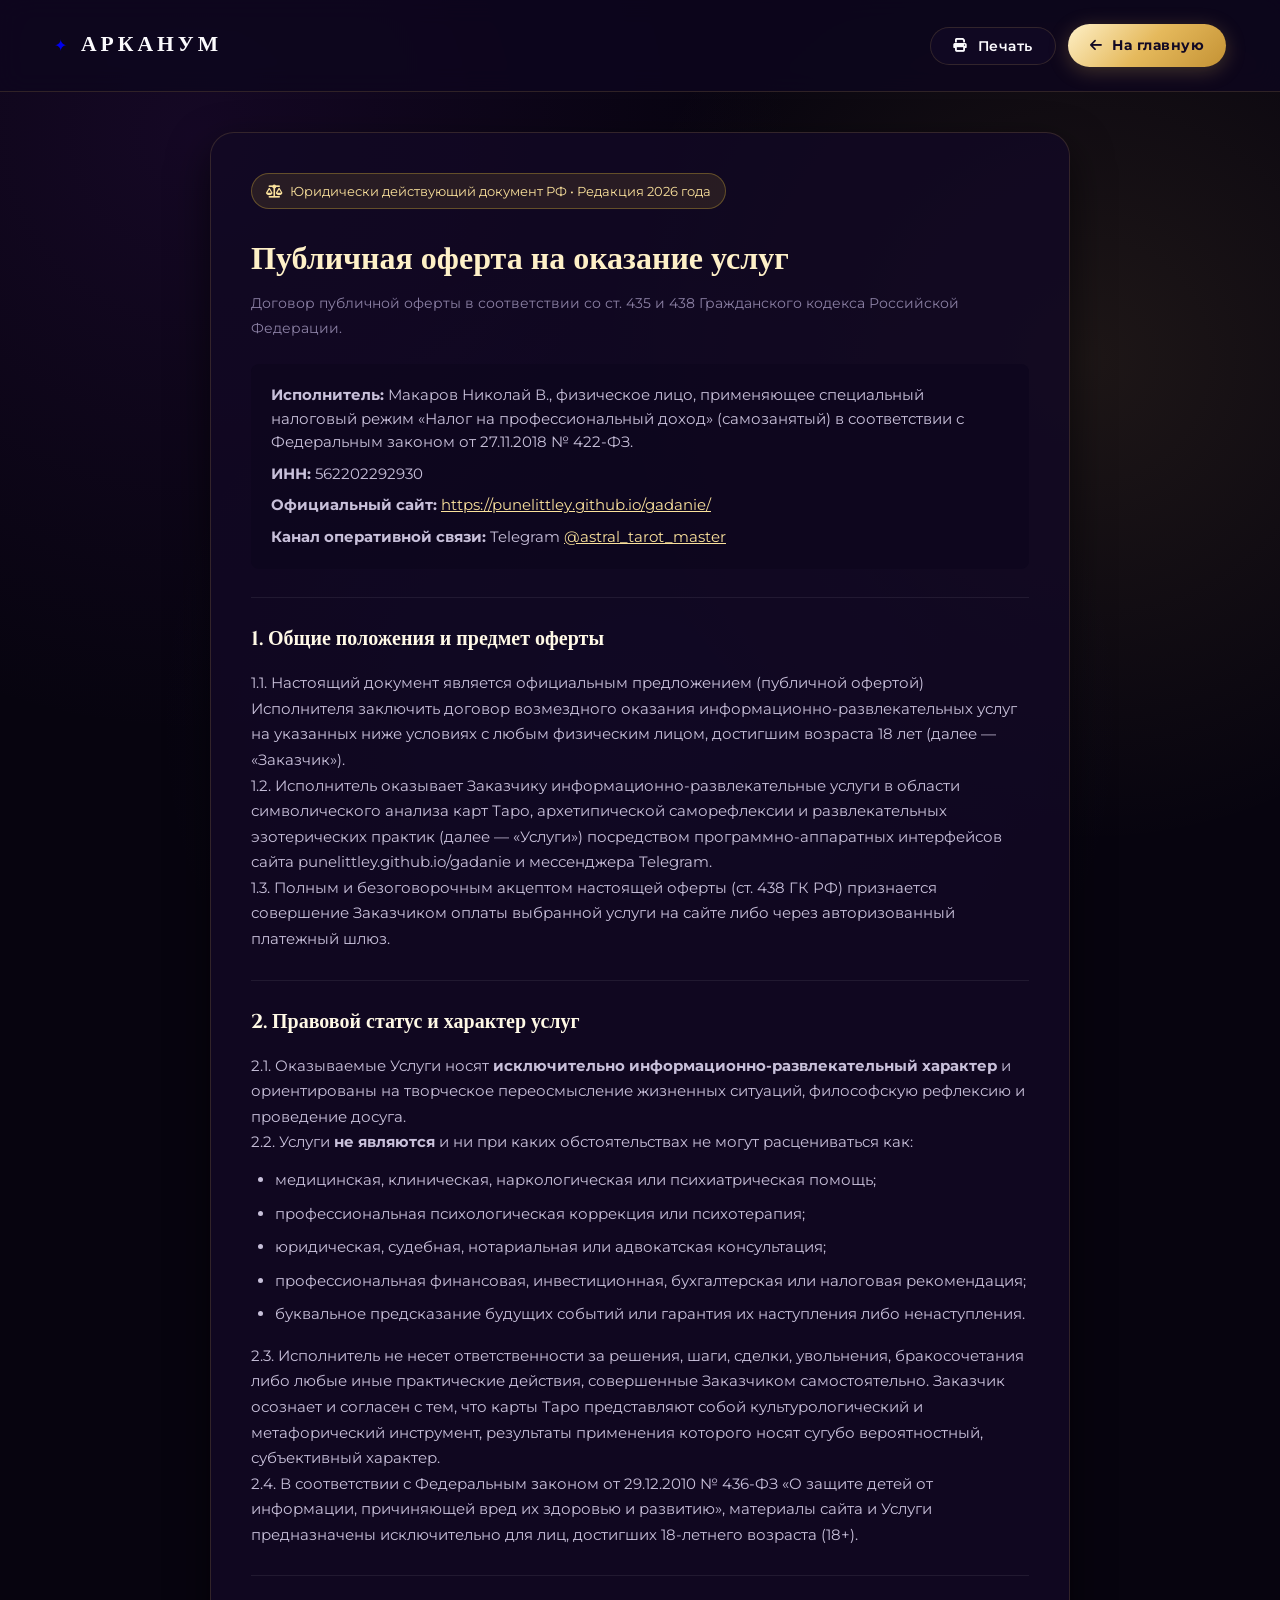
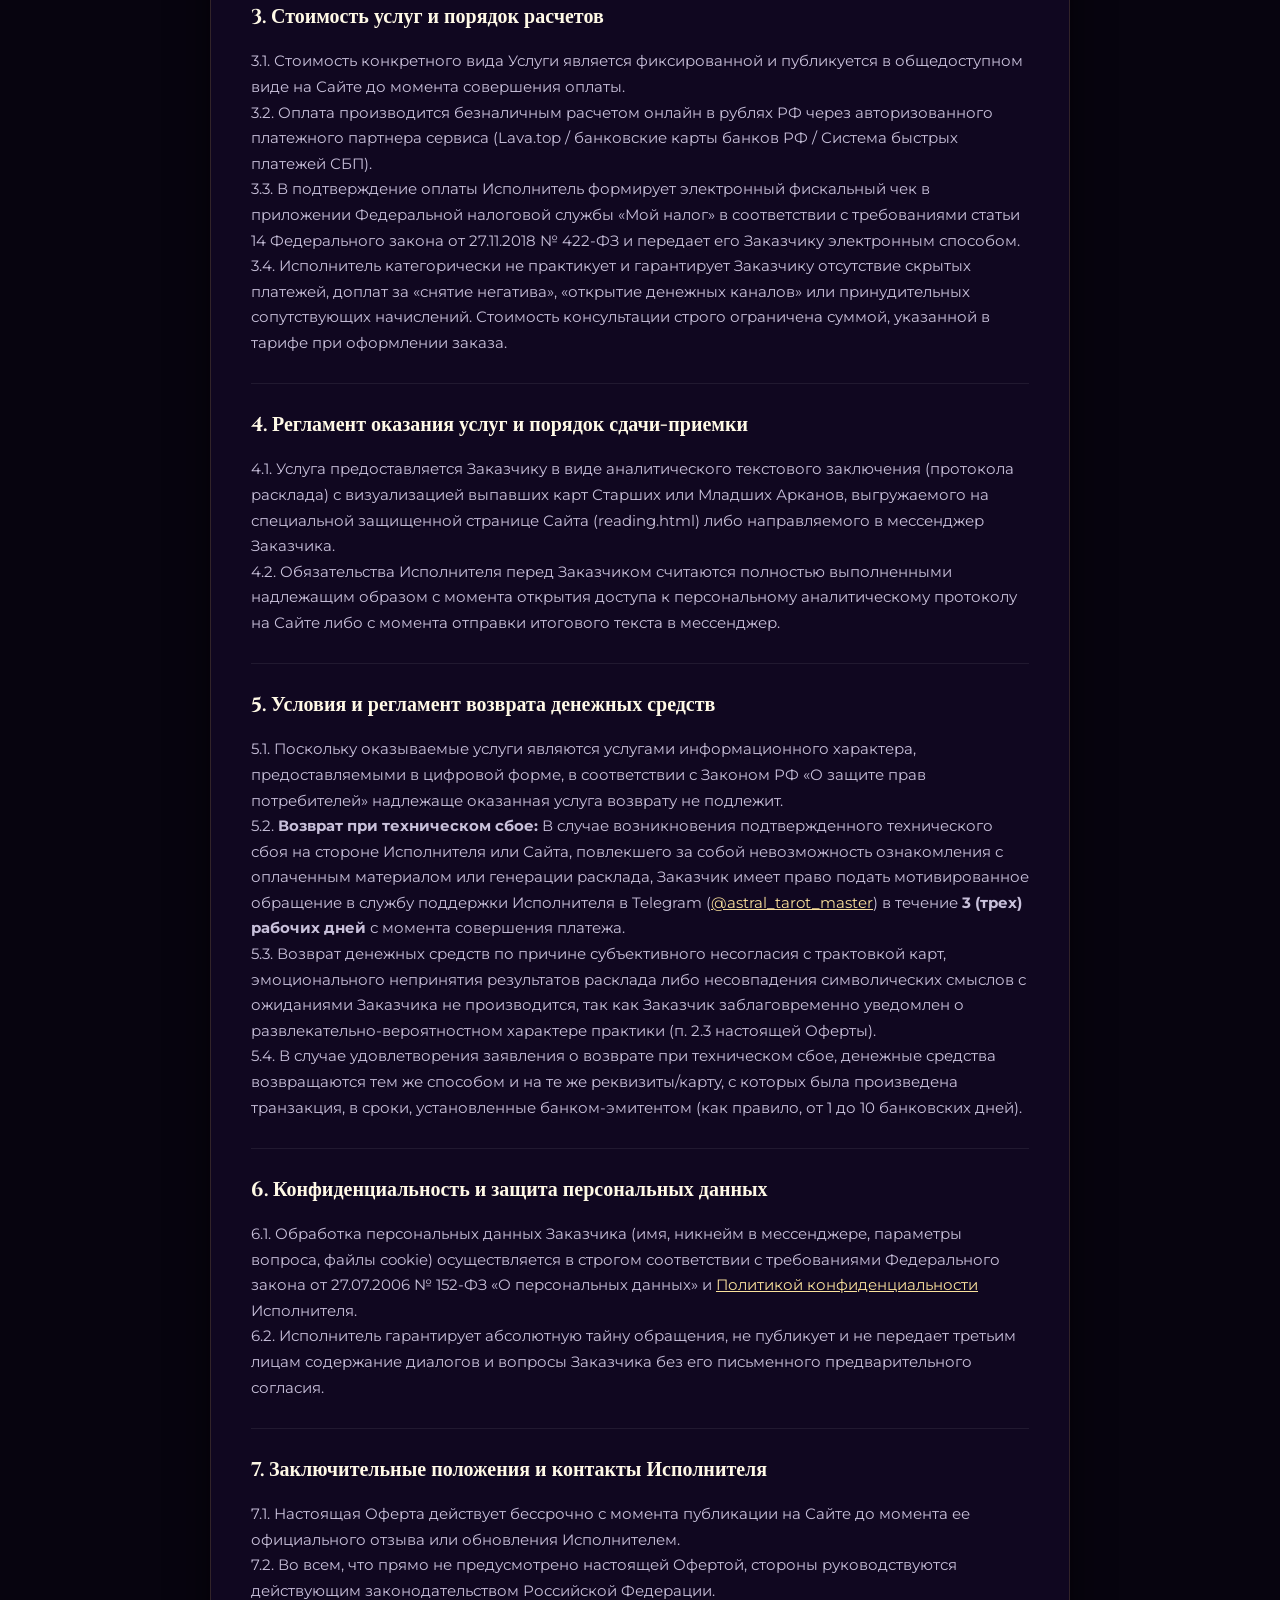
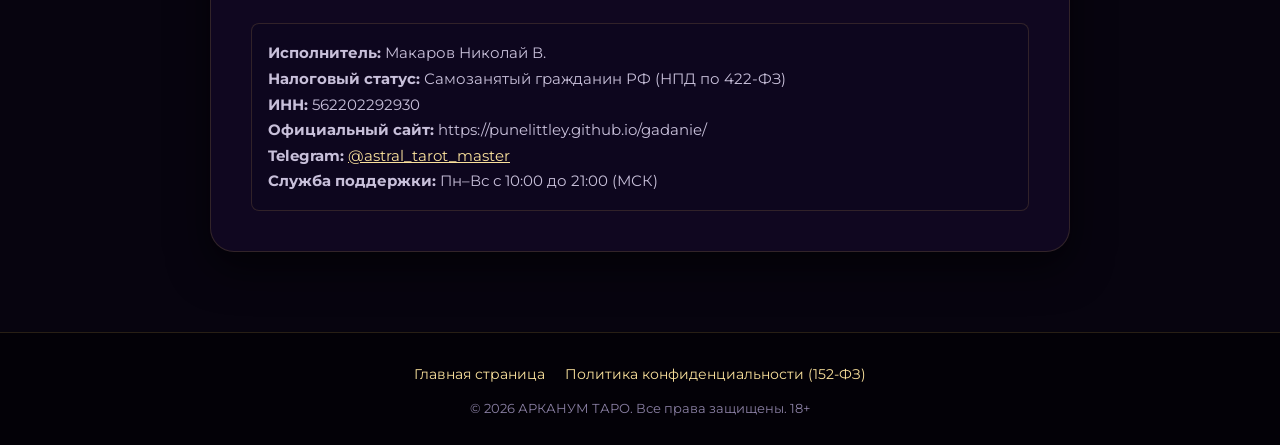
==== offer.html @ 84f6d2a3 "Add real legal requisites, standalone offer and privacy pages, and cookie consent banner" ====
<!DOCTYPE html>
<html lang="ru">
<head>
    <meta charset="UTF-8">
    <meta name="viewport" content="width=device-width, initial-scale=1.0">
    <title>Публичная оферта на оказание услуг — АРКАНУМ ТАРО</title>
    <meta name="description" content="Публичная оферта на оказание информационно-развлекательных услуг мастерской АРКАНУМ ТАРО. Полные юридические условия, регламент оплаты и возврата.">

    <!-- Шрифты -->
    <link rel="preconnect" href="https://fonts.googleapis.com">
    <link rel="preconnect" href="https://fonts.gstatic.com" crossorigin>
    <link href="https://fonts.googleapis.com/css2?family=Cinzel:wght@600;700;800;900&family=Montserrat:wght@400;500;600;700&display=swap" rel="stylesheet">
    
    <!-- FontAwesome -->
    <link rel="stylesheet" href="https://cdnjs.cloudflare.com/ajax/libs/font-awesome/6.4.0/css/all.min.css">

    <!-- Стили -->
    <link rel="stylesheet" href="styles/main.css?v=2.4">

    <style>
        .legal-page-header {
            padding: 24px 0;
            border-bottom: 1px solid var(--border-subtle);
            background: rgba(14, 7, 30, 0.85);
            backdrop-filter: blur(12px);
            position: sticky;
            top: 0;
            z-index: 100;
        }
        .legal-page-inner {
            display: flex;
            align-items: center;
            justify-content: space-between;
        }
        .legal-container {
            max-width: 860px;
            margin: 40px auto 80px;
            padding: 40px;
            background: rgba(18, 9, 36, 0.85);
            border: 1px solid var(--border-subtle);
            border-radius: var(--radius-lg);
            box-shadow: 0 16px 40px rgba(0, 0, 0, 0.6);
        }
        .legal-container h1 {
            font-family: var(--font-heading);
            color: var(--gold-200);
            font-size: 2rem;
            margin-bottom: 10px;
            line-height: 1.3;
        }
        .legal-meta-badge {
            display: inline-flex;
            align-items: center;
            gap: 8px;
            padding: 6px 14px;
            background: rgba(212, 175, 55, 0.12);
            border: 1px solid rgba(212, 175, 55, 0.35);
            border-radius: 999px;
            font-size: 0.82rem;
            color: var(--gold-300);
            margin-bottom: 30px;
        }
        .legal-section-card {
            margin-top: 28px;
            padding-top: 24px;
            border-top: 1px solid rgba(255, 255, 255, 0.07);
        }
        .legal-section-card h2 {
            font-family: var(--font-heading);
            color: var(--gold-100);
            font-size: 1.25rem;
            margin-bottom: 14px;
            display: flex;
            align-items: center;
            gap: 10px;
        }
        .legal-section-card p, .legal-section-card li {
            color: var(--text-secondary);
            font-size: 0.94rem;
            line-height: 1.7;
        }
        .legal-section-card ul {
            margin: 12px 0 16px 24px;
        }
        .legal-section-card li {
            margin-bottom: 8px;
        }
        .legal-highlight-box {
            background: rgba(14, 7, 30, 0.85);
            border: 1px solid var(--border-accent);
            border-radius: var(--radius-sm);
            padding: 20px;
            margin: 20px 0;
            color: var(--text-secondary);
            font-size: 0.92rem;
            line-height: 1.6;
        }
        @media print {
            .legal-page-header, .site-footer, .no-print {
                display: none !important;
            }
            body {
                background: #ffffff !important;
                color: #000000 !important;
            }
            .legal-container {
                border: none !important;
                box-shadow: none !important;
                margin: 0 !important;
                padding: 0 !important;
                background: transparent !important;
            }
            .legal-container h1, .legal-section-card h2, p, li, strong {
                color: #000000 !important;
            }
        }
        @media (max-width: 768px) {
            .legal-container {
                padding: 24px 18px;
                margin: 20px 12px 60px;
            }
            .legal-container h1 {
                font-size: 1.5rem;
            }
        }
    </style>
</head>
<body>

    <!-- Шапка страницы -->
    <header class="legal-page-header">
        <div class="container legal-page-inner">
            <a href="index.html" class="logo" style="text-decoration: none;">
                <span class="logo-symbol">&#10022;</span>
                <span class="logo-text">АРКАНУМ</span>
            </a>
            <div style="display: flex; gap: 12px; align-items: center;">
                <button onclick="window.print()" class="btn btn-glass btn-sm no-print" title="Распечатать документ">
                    <i class="fas fa-print"></i> Печать
                </button>
                <a href="index.html" class="btn btn-gold btn-sm no-print" style="text-decoration: none;">
                    <i class="fas fa-arrow-left"></i> На главную
                </a>
            </div>
        </div>
    </header>

    <main class="container">
        <article class="legal-container">
            <div class="legal-meta-badge">
                <i class="fas fa-balance-scale"></i> Юридически действующий документ РФ &bull; Редакция 2026 года
            </div>

            <h1>Публичная оферта на оказание услуг</h1>
            <p style="color: var(--text-muted); font-size: 0.9rem; margin-bottom: 24px;">
                Договор публичной оферты в соответствии со ст. 435 и 438 Гражданского кодекса Российской Федерации.
            </p>

            <div class="legal-highlight-box">
                <p><strong>Исполнитель:</strong> Макаров Николай В., физическое лицо, применяющее специальный налоговый режим «Налог на профессиональный доход» (самозанятый) в соответствии с Федеральным законом от 27.11.2018 № 422-ФЗ.</p>
                <p style="margin-top: 8px;"><strong>ИНН:</strong> 562202292930</p>
                <p style="margin-top: 8px;"><strong>Официальный сайт:</strong> <a href="https://punelittley.github.io/gadanie/" style="color: var(--gold-300);">https://punelittley.github.io/gadanie/</a></p>
                <p style="margin-top: 8px;"><strong>Канал оперативной связи:</strong> Telegram <a href="https://t.me/astral_tarot_master" target="_blank" style="color: var(--gold-300);">@astral_tarot_master</a></p>
            </div>

            <section class="legal-section-card">
                <h2>1. Общие положения и предмет оферты</h2>
                <p>1.1. Настоящий документ является официальным предложением (публичной офертой) Исполнителя заключить договор возмездного оказания информационно-развлекательных услуг на указанных ниже условиях с любым физическим лицом, достигшим возраста 18 лет (далее — «Заказчик»).</p>
                <p>1.2. Исполнитель оказывает Заказчику информационно-развлекательные услуги в области символического анализа карт Таро, архетипической саморефлексии и развлекательных эзотерических практик (далее — «Услуги») посредством программно-аппаратных интерфейсов сайта punelittley.github.io/gadanie и мессенджера Telegram.</p>
                <p>1.3. Полным и безоговорочным акцептом настоящей оферты (ст. 438 ГК РФ) признается совершение Заказчиком оплаты выбранной услуги на сайте либо через авторизованный платежный шлюз.</p>
            </section>

            <section class="legal-section-card">
                <h2>2. Правовой статус и характер услуг</h2>
                <p>2.1. Оказываемые Услуги носят <strong>исключительно информационно-развлекательный характер</strong> и ориентированы на творческое переосмысление жизненных ситуаций, философскую рефлексию и проведение досуга.</p>
                <p>2.2. Услуги <strong>не являются</strong> и ни при каких обстоятельствах не могут расцениваться как:</p>
                <ul>
                    <li>медицинская, клиническая, наркологическая или психиатрическая помощь;</li>
                    <li>профессиональная психологическая коррекция или психотерапия;</li>
                    <li>юридическая, судебная, нотариальная или адвокатская консультация;</li>
                    <li>профессиональная финансовая, инвестиционная, бухгалтерская или налоговая рекомендация;</li>
                    <li>буквальное предсказание будущих событий или гарантия их наступления либо ненаступления.</li>
                </ul>
                <p>2.3. Исполнитель не несет ответственности за решения, шаги, сделки, увольнения, бракосочетания либо любые иные практические действия, совершенные Заказчиком самостоятельно. Заказчик осознает и согласен с тем, что карты Таро представляют собой культурологический и метафорический инструмент, результаты применения которого носят сугубо вероятностный, субъективный характер.</p>
                <p>2.4. В соответствии с Федеральным законом от 29.12.2010 № 436-ФЗ «О защите детей от информации, причиняющей вред их здоровью и развитию», материалы сайта и Услуги предназначены исключительно для лиц, достигших 18-летнего возраста (18+).</p>
            </section>

            <section class="legal-section-card">
                <h2>3. Стоимость услуг и порядок расчетов</h2>
                <p>3.1. Стоимость конкретного вида Услуги является фиксированной и публикуется в общедоступном виде на Сайте до момента совершения оплаты.</p>
                <p>3.2. Оплата производится безналичным расчетом онлайн в рублях РФ через авторизованного платежного партнера сервиса (Lava.top / банковские карты банков РФ / Система быстрых платежей СБП).</p>
                <p>3.3. В подтверждение оплаты Исполнитель формирует электронный фискальный чек в приложении Федеральной налоговой службы «Мой налог» в соответствии с требованиями статьи 14 Федерального закона от 27.11.2018 № 422-ФЗ и передает его Заказчику электронным способом.</p>
                <p>3.4. Исполнитель категорически не практикует и гарантирует Заказчику отсутствие скрытых платежей, доплат за «снятие негатива», «открытие денежных каналов» или принудительных сопутствующих начислений. Стоимость консультации строго ограничена суммой, указанной в тарифе при оформлении заказа.</p>
            </section>

            <section class="legal-section-card">
                <h2>4. Регламент оказания услуг и порядок сдачи-приемки</h2>
                <p>4.1. Услуга предоставляется Заказчику в виде аналитического текстового заключения (протокола расклада) с визуализацией выпавших карт Старших или Младших Арканов, выгружаемого на специальной защищенной странице Сайта (reading.html) либо направляемого в мессенджер Заказчика.</p>
                <p>4.2. Обязательства Исполнителя перед Заказчиком считаются полностью выполненными надлежащим образом с момента открытия доступа к персональному аналитическому протоколу на Сайте либо с момента отправки итогового текста в мессенджер.</p>
            </section>

            <section class="legal-section-card">
                <h2>5. Условия и регламент возврата денежных средств</h2>
                <p>5.1. Поскольку оказываемые услуги являются услугами информационного характера, предоставляемыми в цифровой форме, в соответствии с Законом РФ «О защите прав потребителей» надлежаще оказанная услуга возврату не подлежит.</p>
                <p>5.2. <strong>Возврат при техническом сбое:</strong> В случае возникновения подтвержденного технического сбоя на стороне Исполнителя или Сайта, повлекшего за собой невозможность ознакомления с оплаченным материалом или генерации расклада, Заказчик имеет право подать мотивированное обращение в службу поддержки Исполнителя в Telegram (<a href="https://t.me/astral_tarot_master" style="color: var(--gold-300);">@astral_tarot_master</a>) в течение <strong>3 (трех) рабочих дней</strong> с момента совершения платежа.</p>
                <p>5.3. Возврат денежных средств по причине субъективного несогласия с трактовкой карт, эмоционального непринятия результатов расклада либо несовпадения символических смыслов с ожиданиями Заказчика не производится, так как Заказчик заблаговременно уведомлен о развлекательно-вероятностном характере практики (п. 2.3 настоящей Оферты).</p>
                <p>5.4. В случае удовлетворения заявления о возврате при техническом сбое, денежные средства возвращаются тем же способом и на те же реквизиты/карту, с которых была произведена транзакция, в сроки, установленные банком-эмитентом (как правило, от 1 до 10 банковских дней).</p>
            </section>

            <section class="legal-section-card">
                <h2>6. Конфиденциальность и защита персональных данных</h2>
                <p>6.1. Обработка персональных данных Заказчика (имя, никнейм в мессенджере, параметры вопроса, файлы cookie) осуществляется в строгом соответствии с требованиями Федерального закона от 27.07.2006 № 152-ФЗ «О персональных данных» и <a href="privacy.html" style="color: var(--gold-300);">Политикой конфиденциальности</a> Исполнителя.</p>
                <p>6.2. Исполнитель гарантирует абсолютную тайну обращения, не публикует и не передает третьим лицам содержание диалогов и вопросы Заказчика без его письменного предварительного согласия.</p>
            </section>

            <section class="legal-section-card">
                <h2>7. Заключительные положения и контакты Исполнителя</h2>
                <p>7.1. Настоящая Оферта действует бессрочно с момента публикации на Сайте до момента ее официального отзыва или обновления Исполнителем.</p>
                <p>7.2. Во всем, что прямо не предусмотрено настоящей Офертой, стороны руководствуются действующим законодательством Российской Федерации.</p>
                
                <div class="requisites-box" style="margin-top: 20px;">
                    <p><strong>Исполнитель:</strong> Макаров Николай В.</p>
                    <p><strong>Налоговый статус:</strong> Самозанятый гражданин РФ (НПД по 422-ФЗ)</p>
                    <p><strong>ИНН:</strong> 562202292930</p>
                    <p><strong>Официальный сайт:</strong> https://punelittley.github.io/gadanie/</p>
                    <p><strong>Telegram:</strong> <a href="https://t.me/astral_tarot_master" target="_blank" style="color: var(--gold-300);">@astral_tarot_master</a></p>
                    <p><strong>Служба поддержки:</strong> Пн–Вс с 10:00 до 21:00 (МСК)</p>
                </div>
            </section>
        </article>
    </main>

    <!-- Футер страницы -->
    <footer class="site-footer" style="padding: 30px 0 25px;">
        <div class="container" style="text-align: center;">
            <div style="margin-bottom: 12px; font-size: 0.85rem; display: flex; justify-content: center; gap: 20px; flex-wrap: wrap;">
                <a href="index.html" style="color: var(--gold-300); text-decoration: none;">Главная страница</a>
                <a href="privacy.html" style="color: var(--gold-300); text-decoration: none;">Политика конфиденциальности (152-ФЗ)</a>
            </div>
            <p style="color: var(--text-muted); font-size: 0.8rem;">
                &copy; 2026 АРКАНУМ ТАРО. Все права защищены. 18+
            </p>
        </div>
    </footer>

</body>
</html>
---- styles/main.css ----
/* ==========================================================================
   АРКАНУМ — МАСТЕРСКАЯ ОСОЗНАННОГО ТАРО
   Высокопроизводительный стиль: плавные 60 FPS, отсутствие лагов, люксовая эстетика
   ========================================================================== */

:root {
    --bg-dark: #07040f;
    --bg-surface: #0f0822;
    --bg-surface-elevated: #180d35;
    --bg-glass: rgba(18, 10, 38, 0.72);
    --bg-glass-hover: rgba(30, 16, 60, 0.85);

    --gold-100: #fff9e6;
    --gold-200: #fef0c7;
    --gold-300: #fae19c;
    --gold-500: #e5b95c;
    --gold-600: #c99834;
    --gold-700: #9e731b;
    --gold-glow: rgba(229, 185, 92, 0.25);

    --purple-300: #d8b4fe;
    --purple-500: #a855f7;

    --text-primary: #fcfbfe;
    --text-secondary: #c8c0da;
    --text-muted: #8b80a4;

    --border-subtle: rgba(229, 185, 92, 0.16);
    --border-active: rgba(229, 185, 92, 0.5);

    --font-heading: 'Cinzel', Georgia, serif;
    --font-body: 'Montserrat', -apple-system, BlinkMacSystemFont, 'Segoe UI', Roboto, sans-serif;

    --radius-sm: 8px;
    --radius-md: 16px;
    --radius-lg: 24px;
    --radius-full: 9999px;

    --transition-smooth: all 0.3s cubic-bezier(0.16, 1, 0.3, 1);
}

/* Сброс */
*, *::before, *::after {
    box-sizing: border-box;
    margin: 0;
    padding: 0;
}

html {
    scroll-behavior: smooth;
    font-size: 16px;
    max-width: 100vw;
    overflow-x: hidden;
}

body {
    background-color: var(--bg-dark);
    color: var(--text-primary);
    font-family: var(--font-body);
    line-height: 1.7;
    max-width: 100vw;
    overflow-x: hidden;
    position: relative;
    background-image: 
        radial-gradient(circle at 15% 15%, rgba(107, 33, 168, 0.14) 0%, transparent 45%),
        radial-gradient(circle at 85% 40%, rgba(229, 185, 92, 0.1) 0%, transparent 40%),
        radial-gradient(circle at 50% 80%, rgba(67, 56, 202, 0.12) 0%, transparent 50%);
    background-attachment: fixed;
}

/* Прогресс-бар скролла на чистом GPU */
.scroll-progress-bar {
    position: fixed;
    top: 0;
    left: 0;
    height: 3px;
    background: linear-gradient(90deg, #a855f7, #e5b95c, #fae19c);
    z-index: 9999;
    will-change: width;
}

/* Скроллбар */
::-webkit-scrollbar {
    width: 8px;
}
::-webkit-scrollbar-track {
    background: var(--bg-dark);
}
::-webkit-scrollbar-thumb {
    background: #241444;
    border-radius: 4px;
    border: 1px solid var(--border-subtle);
}
::-webkit-scrollbar-thumb:hover {
    background: var(--gold-500);
}

.container {
    width: 100%;
    max-width: 1220px;
    margin: 0 auto;
    padding: 0 24px;
    position: relative;
    z-index: 2;
}

/* Золотой текст */
.gold-text {
    background: linear-gradient(135deg, var(--gold-100) 0%, var(--gold-300) 40%, var(--gold-500) 80%, var(--gold-700) 100%);
    -webkit-background-clip: text;
    -webkit-text-fill-color: transparent;
    display: inline-block;
}

/* Орнаментальный разделитель */
.ornament-divider {
    display: flex;
    align-items: center;
    justify-content: center;
    gap: 14px;
    margin: 16px auto 26px;
    color: var(--gold-500);
    font-size: 0.85rem;
    max-width: 260px;
}
.ornament-divider::before, .ornament-divider::after {
    content: '';
    flex: 1;
    height: 1px;
    background: linear-gradient(90deg, transparent, var(--gold-500), transparent);
}

/* Кнопки */
.btn {
    display: inline-flex;
    align-items: center;
    justify-content: center;
    gap: 10px;
    padding: 15px 32px;
    border-radius: var(--radius-full);
    font-family: var(--font-body);
    font-size: 0.95rem;
    font-weight: 600;
    letter-spacing: 0.5px;
    text-decoration: none;
    cursor: pointer;
    transition: var(--transition-smooth);
    border: none;
    outline: none;
    position: relative;
    overflow: hidden;
}

.btn-gold {
    background: linear-gradient(135deg, var(--gold-200) 0%, var(--gold-500) 50%, #c49234 100%);
    color: #120924;
    box-shadow: 0 4px 20px var(--gold-glow);
    font-weight: 700;
}
.btn-gold:hover {
    transform: translateY(-2px);
    box-shadow: 0 8px 30px rgba(229, 185, 92, 0.45);
}

.btn-glass {
    background: var(--bg-glass);
    color: var(--text-primary);
    border: 1px solid var(--border-subtle);
    backdrop-filter: blur(12px);
}
.btn-glass:hover {
    background: var(--bg-glass-hover);
    border-color: var(--gold-500);
    color: var(--gold-300);
    transform: translateY(-2px);
}

.btn-sm {
    padding: 10px 22px;
    font-size: 0.85rem;
}

/* ==========================================================================
   ОПТИМИЗИРОВАННЫЙ SCROLL REVEAL (БЕЗ ТЯЖЕЛОГО BLUR!)
   ========================================================================== */
.reveal-prep {
    opacity: 0;
    transform: translateY(35px);
    transition: opacity 0.6s cubic-bezier(0.16, 1, 0.3, 1),
                transform 0.6s cubic-bezier(0.16, 1, 0.3, 1);
    will-change: opacity, transform;
}

.reveal-prep.revealed {
    opacity: 1;
    transform: translateY(0);
}

/* Заголовки секций */
.section-header {
    text-align: center;
    max-width: 740px;
    margin: 0 auto 55px;
}
.section-badge {
    display: inline-flex;
    align-items: center;
    gap: 8px;
    padding: 6px 18px;
    border-radius: var(--radius-full);
    background: rgba(229, 185, 92, 0.08);
    border: 1px solid var(--border-subtle);
    color: var(--gold-300);
    font-size: 0.78rem;
    text-transform: uppercase;
    letter-spacing: 2px;
    margin-bottom: 16px;
}
.section-title {
    font-family: var(--font-heading);
    font-size: 2.5rem;
    font-weight: 700;
    letter-spacing: 1px;
    line-height: 1.25;
    margin-bottom: 14px;
}
.section-subtitle {
    color: var(--text-secondary);
    font-size: 1.05rem;
    line-height: 1.65;
}

/* ==========================================================================
   ВЕРХНИЙ ИНФОРМАЦИОННЫЙ БАР (ЛУНА & ЗАКОН РФ 18+)
   ========================================================================== */
.top-legal-bar {
    background: #04020a;
    border-bottom: 1px solid rgba(229, 185, 92, 0.12);
    padding: 8px 0;
    font-size: 0.8rem;
    color: var(--text-muted);
}
.top-legal-inner {
    display: flex;
    align-items: center;
    justify-content: space-between;
    flex-wrap: wrap;
    gap: 10px;
}
.moon-widget {
    color: var(--gold-300);
}
.legal-badge-18 {
    display: inline-flex;
    align-items: center;
    gap: 6px;
    padding: 2px 8px;
    border-radius: 4px;
    border: 1px solid rgba(229, 185, 92, 0.3);
    color: var(--gold-300);
    font-weight: 700;
    font-size: 0.75rem;
}

.site-header {
    position: sticky;
    top: 0;
    left: 0;
    right: 0;
    z-index: 100;
    background: rgba(7, 4, 15, 0.85);
    backdrop-filter: blur(16px);
    border-bottom: 1px solid rgba(229, 185, 92, 0.12);
}

.header-inner {
    display: flex;
    align-items: center;
    justify-content: space-between;
    height: 75px;
}

.logo {
    display: inline-flex;
    align-items: center;
    gap: 14px;
    text-decoration: none;
    flex-shrink: 0;
}
.logo-icon-svg {
    width: 32px;
    height: 32px;
    color: var(--gold-500);
    flex-shrink: 0;
}
.logo-text {
    font-family: var(--font-heading);
    font-size: 1.35rem;
    font-weight: 800;
    letter-spacing: 4px;
    color: var(--text-primary);
    white-space: nowrap;
    display: inline-flex;
    align-items: center;
    gap: 10px;
}
.logo-text span {
    color: var(--gold-500);
    letter-spacing: 4px;
}

.nav-container {
    display: flex;
    align-items: center;
}

.nav-menu {
    display: flex;
    align-items: center;
    gap: clamp(10px, 1.4vw, 24px);
    list-style: none;
    margin: 0;
    padding: 0;
}

.nav-link {
    color: var(--text-secondary);
    text-decoration: none;
    font-size: 0.88rem;
    font-weight: 500;
    white-space: nowrap;
    transition: var(--transition-smooth);
    padding: 6px 4px;
    display: inline-flex;
    align-items: center;
    gap: 6px;
}
.nav-link:hover {
    color: var(--gold-200);
}
.nav-link-sample {
    color: var(--gold-400);
    font-weight: 600;
    border-bottom: 1px dashed rgba(229, 185, 92, 0.4);
    padding-bottom: 3px;
}
.nav-link-sample:hover {
    color: var(--gold-100);
    border-color: var(--gold-300);
}

.header-actions {
    display: flex;
    align-items: center;
    gap: 14px;
    flex-shrink: 0;
}

.mobile-toggle {
    display: none;
    background: none;
    border: none;
    color: var(--text-primary);
    font-size: 1.5rem;
    cursor: pointer;
}

/* ==========================================================================
   ГЛАВНЫЙ ЭКРАН (HERO)
   ========================================================================== */
.hero-section {
    padding: 60px 0 80px;
    min-height: 85vh;
    display: flex;
    align-items: center;
    position: relative;
}

.hero-grid {
    display: grid;
    grid-template-columns: 1.1fr 0.9fr;
    gap: 40px;
    align-items: center;
}

.hero-content {
    max-width: 620px;
}

.hero-badge {
    display: inline-flex;
    align-items: center;
    gap: 8px;
    padding: 7px 18px;
    border-radius: var(--radius-full);
    background: rgba(229, 185, 92, 0.08);
    border: 1px solid var(--border-subtle);
    color: var(--gold-300);
    font-size: 0.82rem;
    margin-bottom: 22px;
}
.hero-badge-pulse {
    width: 8px;
    height: 8px;
    background: #10b981;
    border-radius: 50%;
    box-shadow: 0 0 10px #10b981;
}

.hero-title {
    font-family: var(--font-heading);
    font-size: 3.3rem;
    line-height: 1.18;
    font-weight: 800;
    margin-bottom: 22px;
    letter-spacing: 0.5px;
}

.hero-description {
    color: var(--text-secondary);
    font-size: 1.12rem;
    line-height: 1.7;
    margin-bottom: 35px;
}

.hero-ctas {
    display: flex;
    align-items: center;
    gap: 16px;
    flex-wrap: wrap;
    margin-bottom: 38px;
}

.hero-trust-row {
    display: flex;
    align-items: center;
    gap: 28px;
    padding-top: 24px;
    border-top: 1px solid rgba(229, 185, 92, 0.12);
}

.trust-item {
    display: flex;
    align-items: center;
    gap: 10px;
    color: var(--text-secondary);
    font-size: 0.85rem;
}
.trust-item i {
    color: var(--gold-500);
    font-size: 1.1rem;
}

/* 3D Окружение колоды карт */
.hero-3d-wrapper {
    display: flex;
    flex-direction: column;
    align-items: center;
    gap: 16px;
    width: 100%;
}

.hero-3d-box {
    position: relative;
    width: 100%;
    height: 540px;
    border-radius: var(--radius-lg);
    background: radial-gradient(circle at center, rgba(35, 18, 70, 0.5) 0%, rgba(8, 4, 18, 0.2) 80%, transparent 100%);
    border: 1px solid rgba(229, 185, 92, 0.2);
    box-shadow: 0 20px 50px rgba(0, 0, 0, 0.5);
    overflow: visible;
    display: flex;
    flex-direction: column;
    align-items: center;
    justify-content: center;
}

.canvas-container {
    width: 100%;
    height: 100%;
    cursor: pointer;
}

/* Элегантная подсказка под колодой (не перекрывает карту!) */
.hero-card-callout {
    display: inline-flex;
    align-items: center;
    gap: 10px;
    padding: 10px 24px;
    border-radius: var(--radius-full);
    background: rgba(18, 9, 36, 0.85);
    border: 1px solid rgba(229, 185, 92, 0.35);
    color: var(--gold-200);
    font-size: 0.86rem;
    font-weight: 600;
    letter-spacing: 0.5px;
    cursor: pointer;
    box-shadow: 0 6px 20px rgba(0, 0, 0, 0.4);
    transition: var(--transition-smooth);
}
.hero-card-callout:hover {
    transform: translateY(-2px);
    border-color: var(--gold-500);
    color: var(--gold-100);
    box-shadow: 0 8px 25px rgba(229, 185, 92, 0.35);
}
.hero-card-callout i {
    color: var(--gold-500);
    font-size: 1rem;
    animation: handTilt 2s infinite ease-in-out;
}

@keyframes handTilt {
    0%, 100% { transform: rotate(0deg); }
    50% { transform: rotate(-15deg); }
}

/* ==========================================================================
   ИНТЕРАКТИВНАЯ КАРТА ДНЯ (DAILY CARD)
   ========================================================================== */
.daily-section {
    padding: 95px 0;
    position: relative;
}

.daily-card-widget {
    background: var(--bg-glass);
    backdrop-filter: blur(16px);
    border: 1px solid var(--border-subtle);
    border-radius: var(--radius-lg);
    padding: 48px;
    display: grid;
    grid-template-columns: 0.85fr 1.15fr;
    gap: 48px;
    align-items: center;
    box-shadow: 0 20px 50px rgba(0, 0, 0, 0.5);
}

.daily-card-visual {
    display: flex;
    flex-direction: column;
    align-items: center;
    justify-content: center;
    gap: 22px;
}

.card-frame {
    width: 260px;
    height: 420px;
    border-radius: var(--radius-md);
    background: linear-gradient(135deg, #1c1038 0%, #0c061d 100%);
    border: 2px solid var(--gold-500);
    box-shadow: 0 18px 40px rgba(0, 0, 0, 0.7), 0 0 25px var(--gold-glow);
    display: flex;
    flex-direction: column;
    align-items: center;
    justify-content: space-between;
    padding: 26px 20px;
    text-align: center;
    position: relative;
    transition: var(--transition-smooth);
}

.card-frame-roman {
    font-family: var(--font-heading);
    font-size: 1.5rem;
    color: var(--gold-300);
    font-weight: 700;
}

.card-frame-symbol-box {
    width: 120px;
    height: 120px;
    border-radius: 50%;
    border: 1px solid rgba(229, 185, 92, 0.4);
    display: flex;
    align-items: center;
    justify-content: center;
    color: var(--gold-300);
    font-size: 2.8rem;
    background: radial-gradient(circle, rgba(229, 185, 92, 0.15) 0%, transparent 70%);
}

.card-frame-title {
    font-family: var(--font-heading);
    font-size: 1.3rem;
    color: var(--gold-100);
    font-weight: 700;
}

.daily-info-content {
    display: flex;
    flex-direction: column;
    gap: 20px;
}

.card-keywords {
    display: flex;
    flex-wrap: wrap;
    gap: 8px;
}

.keyword-tag {
    padding: 4px 12px;
    border-radius: var(--radius-full);
    background: rgba(168, 85, 247, 0.16);
    border: 1px solid rgba(168, 85, 247, 0.35);
    color: var(--purple-300);
    font-size: 0.8rem;
    font-weight: 600;
}

.daily-meaning {
    font-size: 1.05rem;
    color: var(--text-primary);
    line-height: 1.7;
}

.daily-boxes-grid {
    display: grid;
    grid-template-columns: 1fr 1fr;
    gap: 16px;
}

.daily-mini-box {
    background: rgba(12, 6, 26, 0.65);
    border: 1px solid var(--border-subtle);
    border-radius: var(--radius-sm);
    padding: 16px;
}
.daily-mini-box h5 {
    display: flex;
    align-items: center;
    gap: 8px;
    color: var(--gold-300);
    font-size: 0.85rem;
    text-transform: uppercase;
    letter-spacing: 1px;
    margin-bottom: 6px;
}
.daily-mini-box p {
    font-size: 0.88rem;
    color: var(--text-secondary);
    line-height: 1.5;
}

.daily-affirmation {
    background: linear-gradient(135deg, rgba(229, 185, 92, 0.1) 0%, rgba(168, 85, 247, 0.1) 100%);
    border-left: 3px solid var(--gold-500);
    padding: 14px 20px;
    border-radius: 0 var(--radius-sm) var(--radius-sm) 0;
    font-style: italic;
    color: var(--gold-100);
    font-size: 0.96rem;
}

/* ==========================================================================
   КАТАЛОГ УСЛУГ И ЦЕНЫ
   ========================================================================== */
.services-section {
    padding: 95px 0;
}

.services-grid {
    display: grid;
    grid-template-columns: repeat(auto-fit, minmax(280px, 1fr));
    gap: 28px;
}

.service-card {
    background: var(--bg-glass);
    border: 1px solid var(--border-subtle);
    border-radius: var(--radius-lg);
    padding: 38px 28px;
    display: flex;
    flex-direction: column;
    position: relative;
    transition: var(--transition-smooth);
}
.service-card:hover {
    transform: translateY(-6px);
    border-color: var(--gold-500);
    box-shadow: 0 16px 40px rgba(0, 0, 0, 0.5), 0 0 20px var(--gold-glow);
}

.service-card.popular {
    border-color: var(--gold-500);
    background: linear-gradient(180deg, rgba(38, 20, 75, 0.8) 0%, rgba(14, 7, 30, 0.8) 100%);
}

.popular-badge {
    position: absolute;
    top: -13px;
    left: 50%;
    transform: translateX(-50%);
    background: linear-gradient(135deg, var(--gold-300) 0%, var(--gold-500) 100%);
    color: #120924;
    font-size: 0.74rem;
    font-weight: 800;
    letter-spacing: 1.5px;
    text-transform: uppercase;
    padding: 4px 18px;
    border-radius: var(--radius-full);
}

.service-icon-wrap {
    width: 56px;
    height: 56px;
    border-radius: 50%;
    border: 1px solid var(--border-subtle);
    display: flex;
    align-items: center;
    justify-content: center;
    font-size: 1.5rem;
    color: var(--gold-300);
    background: rgba(229, 185, 92, 0.08);
    margin-bottom: 20px;
}

.service-title {
    font-family: var(--font-heading);
    font-size: 1.45rem;
    margin-bottom: 12px;
    color: var(--text-primary);
}

.service-desc {
    color: var(--text-secondary);
    font-size: 0.92rem;
    line-height: 1.6;
    margin-bottom: 24px;
}

.service-price-block {
    margin-top: auto;
    padding-top: 20px;
    border-top: 1px solid rgba(229, 185, 92, 0.12);
    margin-bottom: 24px;
}

.service-price {
    font-family: var(--font-heading);
    font-size: 2.2rem;
    font-weight: 800;
    color: var(--gold-300);
}
.service-price-sub {
    font-size: 0.8rem;
    color: var(--text-muted);
}

.service-features {
    list-style: none;
    display: flex;
    flex-direction: column;
    gap: 12px;
    margin-bottom: 26px;
}

.service-feature-item {
    display: flex;
    align-items: flex-start;
    gap: 10px;
    font-size: 0.88rem;
    color: var(--text-secondary);
}
.service-feature-item i {
    color: var(--gold-500);
    margin-top: 4px;
}

/* ==========================================================================
   КАК ЭТО РАБОТАЕТ
   ========================================================================== */
.how-it-works {
    padding: 95px 0;
}

.steps-grid {
    display: grid;
    grid-template-columns: repeat(auto-fit, minmax(260px, 1fr));
    gap: 30px;
}

.step-card {
    background: var(--bg-glass);
    border: 1px solid var(--border-subtle);
    border-radius: var(--radius-lg);
    padding: 38px 28px;
    position: relative;
    transition: var(--transition-smooth);
}
.step-card:hover {
    border-color: var(--gold-500);
    transform: translateY(-4px);
}

.step-num {
    font-family: var(--font-heading);
    font-size: 3rem;
    font-weight: 800;
    color: rgba(229, 185, 92, 0.2);
    position: absolute;
    top: 20px;
    right: 24px;
}

.step-icon-wrap {
    width: 52px;
    height: 52px;
    border-radius: 50%;
    border: 1px solid var(--border-subtle);
    display: flex;
    align-items: center;
    justify-content: center;
    font-size: 1.4rem;
    color: var(--gold-300);
    margin-bottom: 20px;
}

.step-title {
    font-family: var(--font-heading);
    font-size: 1.3rem;
    margin-bottom: 12px;
    color: var(--gold-100);
}

.step-desc {
    color: var(--text-secondary);
    font-size: 0.92rem;
    line-height: 1.6;
}

/* ==========================================================================
   О МАСТЕРЕ / ТАРОЛОГЕ
   ========================================================================== */
.about-section {
    padding: 95px 0;
}

.about-grid {
    display: grid;
    grid-template-columns: 0.85fr 1.15fr;
    gap: 55px;
    align-items: center;
}

.about-avatar-frame {
    width: 310px;
    height: 440px;
    border-radius: 155px 155px var(--radius-md) var(--radius-md);
    background: linear-gradient(180deg, #2d1656 0%, #0c051e 100%);
    border: 2px solid var(--gold-500);
    box-shadow: 0 20px 50px rgba(0, 0, 0, 0.6);
    display: flex;
    flex-direction: column;
    align-items: center;
    justify-content: center;
    position: relative;
    padding: 24px;
    text-align: center;
}

.about-avatar-icon {
    font-size: 4.5rem;
    color: var(--gold-300);
    margin-bottom: 20px;
}

.about-avatar-badge {
    position: absolute;
    bottom: 24px;
    background: rgba(12, 6, 26, 0.9);
    border: 1px solid var(--border-subtle);
    padding: 8px 22px;
    border-radius: var(--radius-full);
    font-size: 0.85rem;
    color: var(--gold-300);
}

.about-content h2 {
    font-family: var(--font-heading);
    font-size: 2.5rem;
    margin-bottom: 20px;
}

.about-text {
    color: var(--text-secondary);
    font-size: 1.05rem;
    line-height: 1.7;
    margin-bottom: 24px;
}

.principles-grid {
    display: grid;
    grid-template-columns: 1fr 1fr;
    gap: 16px;
    margin-top: 24px;
}

.principle-item {
    background: rgba(14, 7, 30, 0.65);
    border: 1px solid var(--border-subtle);
    padding: 16px;
    border-radius: var(--radius-sm);
}
.principle-item h5 {
    display: flex;
    align-items: center;
    gap: 8px;
    color: var(--gold-300);
    font-size: 0.9rem;
    margin-bottom: 6px;
}
.principle-item p {
    font-size: 0.85rem;
    color: var(--text-muted);
}

/* ==========================================================================
   ОТЗЫВЫ
   ========================================================================== */
.reviews-section {
    padding: 95px 0;
}

.reviews-grid {
    display: grid;
    grid-template-columns: repeat(auto-fit, minmax(320px, 1fr));
    gap: 28px;
}

.review-card {
    background: var(--bg-glass);
    border: 1px solid var(--border-subtle);
    border-radius: var(--radius-lg);
    padding: 34px;
    display: flex;
    flex-direction: column;
    gap: 16px;
    transition: var(--transition-smooth);
}
.review-card:hover {
    border-color: var(--gold-500);
    transform: translateY(-4px);
}

.review-stars {
    color: var(--gold-500);
    font-size: 0.95rem;
    display: flex;
    gap: 4px;
}

.review-quote {
    font-size: 0.95rem;
    color: var(--text-secondary);
    line-height: 1.65;
    font-style: italic;
}

.review-author-row {
    display: flex;
    align-items: center;
    justify-content: space-between;
    margin-top: auto;
    padding-top: 16px;
    border-top: 1px solid rgba(229, 185, 92, 0.1);
}

.author-name {
    font-weight: 600;
    color: var(--text-primary);
    font-size: 0.9rem;
}
.author-service {
    font-size: 0.8rem;
    color: var(--gold-300);
}

/* ==========================================================================
   БЛОГ / СТАТЬИ
   ========================================================================== */
.blog-section {
    padding: 95px 0;
}

.blog-grid {
    display: grid;
    grid-template-columns: repeat(auto-fit, minmax(320px, 1fr));
    gap: 28px;
}

.blog-card {
    background: var(--bg-glass);
    border: 1px solid var(--border-subtle);
    border-radius: var(--radius-lg);
    overflow: hidden;
    display: flex;
    flex-direction: column;
    transition: var(--transition-smooth);
}
.blog-card:hover {
    border-color: var(--gold-500);
    transform: translateY(-6px);
}

.blog-header-graphic {
    height: 130px;
    background: linear-gradient(135deg, #221242 0%, #0b051c 100%);
    display: flex;
    align-items: center;
    justify-content: center;
    font-size: 2.5rem;
    color: var(--gold-300);
    border-bottom: 1px solid var(--border-subtle);
}

.blog-body {
    padding: 28px;
    display: flex;
    flex-direction: column;
    flex-grow: 1;
}

.blog-tag {
    color: var(--gold-500);
    font-size: 0.8rem;
    font-weight: 700;
    text-transform: uppercase;
    letter-spacing: 1.5px;
    margin-bottom: 10px;
}

.blog-title {
    font-family: var(--font-heading);
    font-size: 1.3rem;
    margin-bottom: 12px;
    color: var(--text-primary);
}

.blog-snippet {
    color: var(--text-secondary);
    font-size: 0.92rem;
    line-height: 1.6;
    margin-bottom: 20px;
}

.blog-link {
    margin-top: auto;
    color: var(--gold-300);
    text-decoration: none;
    font-size: 0.88rem;
    font-weight: 600;
    display: inline-flex;
    align-items: center;
    gap: 8px;
    transition: var(--transition-smooth);
}
.blog-link:hover {
    color: var(--gold-100);
    gap: 12px;
}

/* ==========================================================================
   FAQ
   ========================================================================== */
.faq-section {
    padding: 95px 0;
}

.faq-list {
    max-width: 820px;
    margin: 0 auto;
    display: flex;
    flex-direction: column;
    gap: 16px;
}

.faq-item {
    background: var(--bg-glass);
    border: 1px solid var(--border-subtle);
    border-radius: var(--radius-md);
    overflow: hidden;
    transition: var(--transition-smooth);
}
.faq-item.active {
    border-color: var(--gold-500);
    background: rgba(28, 15, 55, 0.75);
}

.faq-question {
    width: 100%;
    padding: 22px 28px;
    background: none;
    border: none;
    display: flex;
    align-items: center;
    justify-content: space-between;
    text-align: left;
    color: var(--text-primary);
    font-family: var(--font-heading);
    font-size: 1.1rem;
    cursor: pointer;
    font-weight: 600;
    gap: 18px;
}

.faq-icon {
    font-size: 1.2rem;
    color: var(--gold-500);
    transition: transform 0.3s ease;
}
.faq-item.active .faq-icon {
    transform: rotate(45deg);
}

.faq-answer {
    max-height: 0;
    overflow: hidden;
    transition: max-height 0.4s ease-out;
    padding: 0 28px;
    color: var(--text-secondary);
    font-size: 0.95rem;
    line-height: 1.7;
}
.faq-item.active .faq-answer {
    padding-bottom: 24px;
}

/* ==========================================================================
   ФУТЕР (ЮРИДИЧЕСКАЯ ИНФОРМАЦИЯ И РЕКВИЗИТЫ РФ)
   ========================================================================== */
.site-footer {
    background: #030107;
    border-top: 1px solid rgba(229, 185, 92, 0.16);
    padding: 75px 0 32px;
    color: var(--text-secondary);
}

.footer-grid {
    display: grid;
    grid-template-columns: 1.5fr 1fr 1fr 1fr;
    gap: 40px;
    margin-bottom: 50px;
}

.footer-brand p {
    font-size: 0.9rem;
    color: var(--text-muted);
    margin-top: 14px;
    max-width: 320px;
}

.footer-col h4 {
    font-family: var(--font-heading);
    color: var(--gold-100);
    font-size: 1.1rem;
    margin-bottom: 20px;
    letter-spacing: 0.5px;
}

.footer-links {
    list-style: none;
    display: flex;
    flex-direction: column;
    gap: 12px;
}

.footer-links a {
    color: var(--text-secondary);
    text-decoration: none;
    font-size: 0.88rem;
    transition: var(--transition-smooth);
}
.footer-links a:hover {
    color: var(--gold-300);
    padding-left: 4px;
}

.requisites-box {
    background: rgba(14, 7, 30, 0.7);
    border: 1px solid var(--border-subtle);
    padding: 16px;
    border-radius: var(--radius-sm);
    font-size: 0.82rem;
    color: var(--text-muted);
    line-height: 1.6;
}

.footer-bottom {
    padding-top: 30px;
    border-top: 1px solid rgba(255, 255, 255, 0.05);
    display: flex;
    align-items: center;
    justify-content: space-between;
    font-size: 0.82rem;
    color: var(--text-muted);
    flex-wrap: wrap;
    gap: 18px;
}

.footer-disclaimer {
    max-width: 680px;
    font-size: 0.8rem;
    line-height: 1.5;
    color: #6a617d;
}

/* ==========================================================================
   МОДАЛЬНЫЕ ОКНА
   ========================================================================== */
.modal-overlay {
    position: fixed;
    top: 0;
    left: 0;
    right: 0;
    bottom: 0;
    background: rgba(3, 1, 8, 0.85);
    backdrop-filter: blur(12px);
    z-index: 1000;
    display: flex;
    align-items: center;
    justify-content: center;
    padding: 20px;
    opacity: 0;
    visibility: hidden;
    transition: var(--transition-smooth);
}

.modal-overlay.active {
    opacity: 1;
    visibility: visible;
}

.modal-window {
    background: var(--bg-surface);
    border: 1px solid var(--gold-500);
    border-radius: var(--radius-lg);
    width: 100%;
    max-width: 660px;
    max-height: 88vh;
    display: flex;
    flex-direction: column;
    box-shadow: 0 25px 60px rgba(0, 0, 0, 0.85);
    transform: scale(0.94);
    transition: var(--transition-smooth);
    overflow: hidden;
}

.modal-overlay.active .modal-window {
    transform: scale(1);
}

.modal-window-lg {
    max-width: 860px;
}

.modal-header {
    padding: 24px 32px;
    border-bottom: 1px solid rgba(229, 185, 92, 0.15);
    display: flex;
    align-items: center;
    justify-content: space-between;
    background: rgba(12, 6, 26, 0.85);
}

.modal-title {
    font-family: var(--font-heading);
    font-size: 1.4rem;
    color: var(--gold-100);
}

.modal-close {
    background: none;
    border: none;
    color: var(--text-muted);
    font-size: 1.8rem;
    line-height: 1;
    cursor: pointer;
    transition: var(--transition-smooth);
}
.modal-close:hover {
    color: var(--gold-300);
}

.modal-body {
    padding: 32px;
    overflow-y: auto;
    font-size: 0.94rem;
    line-height: 1.7;
    color: var(--text-secondary);
}

.legal-document h3 {
    font-family: var(--font-heading);
    color: var(--gold-300);
    margin: 24px 0 10px;
    font-size: 1.15rem;
}
.legal-document p {
    margin-bottom: 12px;
}
.legal-document ul {
    margin-bottom: 16px;
    padding-left: 20px;
}
.legal-document li {
    margin-bottom: 6px;
}

/* Форма заказа */
.form-group {
    margin-bottom: 20px;
}

.form-label {
    display: flex;
    align-items: baseline;
    gap: 4px;
    margin-bottom: 8px;
    font-size: 0.88rem;
    font-weight: 500;
    color: var(--text-primary);
    min-height: 22px;
}

.form-label .required-star {
    color: var(--gold-400);
    font-weight: 700;
}

.form-label .label-hint {
    color: var(--text-muted);
    font-size: 0.8rem;
    font-weight: 400;
}

.form-input, .form-select, .form-textarea {
    width: 100%;
    height: 48px;
    padding: 0 16px;
    border-radius: var(--radius-sm);
    background: rgba(10, 5, 20, 0.85);
    border: 1px solid var(--border-subtle);
    color: var(--text-primary);
    font-family: var(--font-body);
    font-size: 0.92rem;
    transition: var(--transition-smooth);
    box-sizing: border-box;
    display: flex;
    align-items: center;
}

/* Стилизация нативного инпута даты для гармоничного вида */
.form-input[type="date"] {
    color-scheme: dark;
    position: relative;
}

.form-input[type="date"]::-webkit-calendar-picker-indicator {
    filter: invert(0.8) sepia(1) saturate(5) hue-rotate(5deg);
    cursor: pointer;
    opacity: 0.8;
    transition: opacity 0.2s ease;
}

.form-input[type="date"]::-webkit-calendar-picker-indicator:hover {
    opacity: 1;
}

.form-input:focus, .form-select:focus, .form-textarea:focus {
    outline: none;
    border-color: var(--gold-500);
    box-shadow: 0 0 12px var(--gold-glow);
}

.form-textarea {
    height: auto;
    min-height: 90px;
    padding: 12px 16px;
    resize: vertical;
}

.checkbox-label {
    display: flex;
    align-items: flex-start;
    gap: 10px;
    font-size: 0.82rem;
    color: var(--text-muted);
    cursor: pointer;
}
.checkbox-label a {
    color: var(--gold-300);
    text-decoration: underline;
}

/* Тост уведомление */
.toast-notice {
    position: fixed;
    bottom: 24px;
    right: 24px;
    background: var(--bg-surface-elevated);
    border: 1px solid var(--gold-500);
    color: var(--text-primary);
    padding: 14px 24px;
    border-radius: var(--radius-md);
    box-shadow: 0 10px 30px rgba(0, 0, 0, 0.8);
    z-index: 2000;
    display: flex;
    align-items: center;
    gap: 12px;
    transform: translateY(100px);
    opacity: 0;
    transition: var(--transition-smooth);
}
.toast-notice.show {
    transform: translateY(0);
    opacity: 1;
}

/* ==========================================================================
   АДАПТИВНОСТЬ ДЛЯ ВСЕХ ЭКРАНОВ И СМАРТФОНОВ
   ========================================================================== */
@media (max-width: 992px) {
    .hero-grid {
        grid-template-columns: 1fr;
        text-align: center;
        gap: 36px;
    }
    .hero-content {
        margin: 0 auto;
    }
    .hero-title {
        font-size: 2.7rem;
    }
    .hero-ctas {
        justify-content: center;
    }
    .hero-trust-row {
        justify-content: center;
    }
    .hero-3d-box {
        height: 460px;
    }
    .daily-card-widget {
        grid-template-columns: 1fr;
        padding: 32px 24px;
        gap: 36px;
    }
    .about-grid {
        grid-template-columns: 1fr;
        text-align: center;
        gap: 40px;
    }
    .about-avatar-frame {
        margin: 0 auto 20px;
    }
    .footer-grid {
        grid-template-columns: 1fr 1fr;
        gap: 32px;
    }
}

/* Адаптивность шапки и навигации при ширине экрана до 1020px */
@media (max-width: 1020px) {
    .site-header {
        height: 70px;
    }
    .header-inner {
        height: 70px;
    }
    .nav-menu {
        position: fixed;
        top: 70px;
        left: 0;
        right: 0;
        background: rgba(12, 6, 26, 0.98);
        backdrop-filter: blur(20px);
        border-bottom: 1px solid var(--border-subtle);
        flex-direction: column;
        padding: 26px 20px;
        gap: 16px;
        transform: translateY(-160%);
        transition: var(--transition-smooth);
        box-shadow: 0 20px 40px rgba(0, 0, 0, 0.9);
        z-index: 999;
    }
    .nav-menu.open {
        transform: translateY(0);
    }
    .nav-link {
        font-size: 1.05rem;
        padding: 8px 0;
        display: block;
        text-align: center;
    }
    .mobile-toggle {
        display: block;
    }
    .header-actions .btn {
        display: none;
    }
}

@media (max-width: 768px) {
    .container {
        padding: 0 18px;
    }

    /* Верхний инфо-бар */
    .top-legal-inner {
        flex-direction: column;
        text-align: center;
        gap: 4px;
    }

    /* Главный экран */
    .hero-section {
        padding: 40px 0 60px;
    }
    .hero-title {
        font-size: clamp(2rem, 7vw, 2.6rem);
    }
    .hero-description {
        font-size: 1rem;
        margin-bottom: 28px;
    }
    .hero-ctas {
        flex-direction: column;
        width: 100%;
        gap: 12px;
    }
    .hero-ctas .btn {
        width: 100%;
        max-width: 340px;
        margin: 0 auto;
    }
    .hero-trust-row {
        flex-direction: column;
        gap: 12px;
        align-items: center;
    }

    /* 3D Блок на мобильных */
    .hero-3d-box {
        height: 400px;
        overflow: hidden;
    }
    .hero-card-callout {
        font-size: 0.8rem;
        padding: 8px 16px;
        max-width: 92%;
        text-align: center;
    }

    /* Секции и заголовки */
    .section-title {
        font-size: clamp(1.8rem, 6vw, 2.2rem);
    }
    .section-subtitle {
        font-size: 0.95rem;
    }
    .daily-section, .services-section, .how-it-works, .about-section, .reviews-section, .blog-section, .faq-section {
        padding: 65px 0;
    }

    /* Карта дня на мобильном */
    .daily-card-widget {
        padding: 24px 16px;
    }
    .card-frame {
        width: 230px;
        height: 370px;
        padding: 20px 16px;
    }
    .card-frame-symbol-box {
        width: 95px;
        height: 95px;
        font-size: 2.2rem;
    }
    .daily-boxes-grid {
        grid-template-columns: 1fr;
        gap: 12px;
    }

    /* Услуги и карточки */
    .services-grid, .steps-grid, .reviews-grid, .blog-grid {
        grid-template-columns: 1fr;
        gap: 20px;
    }
    .service-card {
        padding: 30px 20px;
    }
    .principles-grid {
        grid-template-columns: 1fr;
        gap: 12px;
    }

    /* Подвал */
    .footer-grid {
        grid-template-columns: 1fr;
        gap: 30px;
    }
    .site-footer {
        padding: 55px 0 25px;
    }
    .footer-bottom {
        flex-direction: column;
        text-align: center;
        gap: 12px;
    }

    /* Модальные окна */
    .modal-overlay {
        padding: 12px;
    }
    .modal-window {
        width: 100%;
        max-height: 94vh;
        border-radius: var(--radius-md);
    }
    .modal-header {
        padding: 16px 20px;
    }
    .modal-title {
        font-size: 1.2rem;
    }
    .modal-body {
        padding: 20px 16px;
    }
}

@media (max-width: 420px) {
    .container {
        padding: 0 14px;
    }
    .hero-title {
        font-size: 1.85rem;
    }
    .hero-3d-box {
        height: 360px;
    }
    .card-frame {
        width: 210px;
        height: 340px;
    }
    .service-price {
        font-size: 1.9rem;
    }
}

/* ==========================================================================
   ИНТЕРАКТИВНЫЙ РИТУАЛ ГАДАНИЯ (4 ШАГА)
   ========================================================================== */
.ritual-section {
    padding: 80px 0;
    position: relative;
    background: radial-gradient(ellipse at 50% 30%, rgba(38, 18, 76, 0.45) 0%, transparent 70%);
}

.ritual-step-container {
    display: none;
    animation: fadeInRitual 0.5s ease forwards;
}

.ritual-step-container.active {
    display: block;
}

@keyframes fadeInRitual {
    from { opacity: 0; transform: translateY(16px); }
    to { opacity: 1; transform: translateY(0); }
}

/* Шаг 1: Выбор сферы и данных */
.ritual-setup-card {
    background: var(--bg-glass);
    border: 1px solid var(--border-subtle);
    border-radius: var(--radius-lg);
    padding: 44px;
    max-width: 860px;
    margin: 0 auto;
    box-shadow: 0 20px 50px rgba(0, 0, 0, 0.5);
}

.sphere-selector-grid {
    display: grid;
    grid-template-columns: repeat(2, 1fr);
    gap: 16px;
    margin-bottom: 28px;
}

.sphere-select-btn {
    background: rgba(25, 13, 50, 0.6);
    border: 1px solid var(--border-subtle);
    border-radius: var(--radius-md);
    padding: 20px;
    text-align: left;
    cursor: pointer;
    transition: var(--transition-smooth);
    color: var(--text-primary);
    display: flex;
    align-items: flex-start;
    gap: 16px;
}

.sphere-select-btn:hover {
    border-color: var(--gold-500);
    transform: translateY(-2px);
    background: rgba(35, 18, 70, 0.8);
}

.sphere-select-btn.active {
    border-color: var(--gold-500);
    background: linear-gradient(135deg, rgba(40, 20, 80, 0.9) 0%, rgba(20, 10, 42, 0.9) 100%);
    box-shadow: 0 0 20px rgba(229, 185, 92, 0.25);
}

.sphere-icon-box {
    width: 44px;
    height: 44px;
    border-radius: 50%;
    background: rgba(229, 185, 92, 0.12);
    border: 1px solid var(--gold-500);
    color: var(--gold-300);
    display: flex;
    align-items: center;
    justify-content: center;
    font-size: 1.25rem;
    flex-shrink: 0;
}

.sphere-text h4 {
    font-family: var(--font-heading);
    font-size: 1.15rem;
    color: var(--gold-100);
    margin-bottom: 4px;
}

.sphere-text p {
    font-size: 0.85rem;
    color: var(--text-muted);
    line-height: 1.4;
}

.ritual-form-grid {
    display: grid;
    grid-template-columns: 1fr 1fr;
    gap: 24px;
    align-items: start;
    margin-bottom: 24px;
}

/* Шаг 2: Аркан Судьбы */
.destiny-arcana-display {
    background: var(--bg-glass);
    border: 1px solid var(--gold-500);
    border-radius: var(--radius-lg);
    padding: 44px;
    max-width: 820px;
    margin: 0 auto;
    box-shadow: 0 20px 50px rgba(0, 0, 0, 0.6);
    display: grid;
    grid-template-columns: 240px 1fr;
    gap: 36px;
    align-items: center;
}

.destiny-card-art {
    width: 220px;
    height: 350px;
    background: linear-gradient(145deg, #1f113d 0%, #0c051d 100%);
    border: 2px solid var(--gold-500);
    border-radius: var(--radius-md);
    padding: 24px 16px;
    display: flex;
    flex-direction: column;
    align-items: center;
    justify-content: space-between;
    box-shadow: 0 10px 30px rgba(0, 0, 0, 0.7);
    margin: 0 auto;
}

.destiny-card-art .roman {
    font-family: var(--font-heading);
    font-size: 1.8rem;
    color: var(--gold-300);
    font-weight: 700;
}

.destiny-art-icon {
    width: 90px;
    height: 90px;
    border-radius: 50%;
    border: 1px solid rgba(229, 185, 92, 0.4);
    display: flex;
    align-items: center;
    justify-content: center;
    font-size: 2.6rem;
    color: var(--gold-300);
    background: radial-gradient(circle, rgba(229, 185, 92, 0.15) 0%, transparent 70%);
}

.destiny-card-art .name {
    font-family: var(--font-heading);
    font-size: 1.25rem;
    color: var(--gold-100);
    font-weight: 700;
    text-align: center;
}

.destiny-info-content h3 {
    font-family: var(--font-heading);
    font-size: 1.6rem;
    color: var(--gold-200);
    margin-bottom: 14px;
}

.destiny-badge-line {
    display: inline-flex;
    align-items: center;
    gap: 8px;
    padding: 6px 14px;
    border-radius: var(--radius-full);
    background: rgba(229, 185, 92, 0.1);
    border: 1px solid var(--border-subtle);
    color: var(--gold-300);
    font-size: 0.82rem;
    margin-bottom: 16px;
}

.destiny-desc-text {
    font-size: 0.98rem;
    color: var(--text-secondary);
    line-height: 1.7;
    margin-bottom: 24px;
}

/* Шаг 3: Интерактивный веер из 22 карт */
.fan-deck-board {
    max-width: 1040px;
    margin: 0 auto;
}

.fan-instructions-bar {
    display: flex;
    align-items: center;
    justify-content: space-between;
    background: rgba(20, 10, 42, 0.7);
    border: 1px solid var(--border-subtle);
    border-radius: var(--radius-md);
    padding: 16px 24px;
    margin-bottom: 30px;
    flex-wrap: wrap;
    gap: 12px;
}

.fan-picked-badge {
    display: inline-flex;
    align-items: center;
    gap: 8px;
    padding: 8px 18px;
    border-radius: var(--radius-full);
    background: rgba(229, 185, 92, 0.15);
    border: 1px solid var(--gold-500);
    color: var(--gold-200);
    font-weight: 600;
    font-size: 0.9rem;
}

.tarot-fan-container {
    position: relative;
    width: 100%;
    height: 320px;
    display: flex;
    align-items: center;
    justify-content: center;
    perspective: 1200px;
    overflow: hidden;
    margin-bottom: 40px;
}

.fan-card {
    position: absolute;
    bottom: 20px;
    width: 100px;
    height: 170px;
    transform-origin: 50% 120%;
    transform: translate(var(--fan-x), var(--fan-y)) rotate(var(--fan-angle));
    cursor: pointer;
    transition: transform 0.3s cubic-bezier(0.16, 1, 0.3, 1), box-shadow 0.3s ease;
    user-select: none;
}

.fan-card:hover {
    transform: translate(var(--fan-x), calc(var(--fan-y) - 36px)) rotate(var(--fan-angle)) scale(1.12);
    z-index: 99 !important;
}

.fan-card.picked {
    opacity: 0.15;
    pointer-events: none;
    transform: translate(var(--fan-x), calc(var(--fan-y) + 40px)) scale(0.9);
}

.fan-card-inner {
    width: 100%;
    height: 100%;
    border-radius: var(--radius-sm);
    border: 1.5px solid var(--gold-500);
    background: linear-gradient(135deg, #1b0f36 0%, #0b051b 100%);
    box-shadow: 0 8px 25px rgba(0, 0, 0, 0.6);
    overflow: hidden;
    position: relative;
}

.fan-card-back {
    width: 100%;
    height: 100%;
    display: flex;
    align-items: center;
    justify-content: center;
    position: relative;
}

.fan-back-pattern {
    width: 54px;
    height: 54px;
    border-radius: 50%;
    border: 1px solid rgba(229, 185, 92, 0.5);
    display: flex;
    align-items: center;
    justify-content: center;
    color: var(--gold-300);
    font-size: 1.4rem;
    background: radial-gradient(circle, rgba(229, 185, 92, 0.15) 0%, transparent 70%);
}

.fan-back-corner {
    position: absolute;
    font-size: 0.65rem;
    color: var(--gold-500);
}
.fan-back-corner.top-left { top: 6px; left: 6px; }
.fan-back-corner.bottom-right { bottom: 6px; right: 6px; }

/* 3 слота для выбранных карт */
.picked-slots-grid {
    display: grid;
    grid-template-columns: repeat(3, 1fr);
    gap: 20px;
    margin-bottom: 30px;
}

.picked-slot-item {
    display: flex;
    flex-direction: column;
    align-items: center;
    gap: 12px;
}

.picked-slot-title {
    font-size: 0.8rem;
    color: var(--gold-300);
    font-weight: 600;
    text-align: center;
    text-transform: uppercase;
    letter-spacing: 0.5px;
    min-height: 38px;
    display: flex;
    align-items: center;
    justify-content: center;
}

.picked-slot-box {
    width: 100%;
    height: 160px;
    border: 2px dashed rgba(229, 185, 92, 0.35);
    border-radius: var(--radius-md);
    display: flex;
    align-items: center;
    justify-content: center;
    background: rgba(18, 9, 36, 0.5);
    transition: var(--transition-smooth);
}

.picked-slot-box.has-card {
    border-style: solid;
    border-color: var(--gold-500);
    background: linear-gradient(135deg, rgba(32, 16, 64, 0.9) 0%, rgba(14, 7, 28, 0.9) 100%);
    box-shadow: 0 10px 30px rgba(0, 0, 0, 0.5);
}

.picked-slot-empty {
    display: flex;
    flex-direction: column;
    align-items: center;
    gap: 8px;
    color: var(--text-muted);
    font-size: 0.82rem;
    text-align: center;
    padding: 12px;
}

.slot-plus-icon {
    width: 34px;
    height: 34px;
    border-radius: 50%;
    border: 1px solid var(--border-subtle);
    display: flex;
    align-items: center;
    justify-content: center;
    font-size: 1.2rem;
    color: var(--gold-500);
}

.picked-card-preview {
    display: flex;
    flex-direction: column;
    align-items: center;
    gap: 6px;
    padding: 16px;
    text-align: center;
}

.preview-roman {
    font-family: var(--font-heading);
    font-size: 1.4rem;
    color: var(--gold-300);
    font-weight: 700;
}

.preview-name {
    font-family: var(--font-heading);
    font-size: 1.1rem;
    color: var(--gold-100);
    font-weight: 600;
}

.preview-status {
    font-size: 0.75rem;
    color: #34d399;
    font-weight: 600;
}

.pulse-gold-btn {
    animation: pulseGold 2s infinite ease-in-out;
}

@keyframes pulseGold {
    0%, 100% { box-shadow: 0 0 15px rgba(229, 185, 92, 0.4); }
    50% { box-shadow: 0 0 35px rgba(229, 185, 92, 0.8); }
}

/* Шаг 4: Раскрытие 3 карт */
.step4-layout {
    max-width: 1060px;
    margin: 0 auto;
}

.step4-cards-grid {
    display: grid;
    grid-template-columns: repeat(3, 1fr);
    gap: 24px;
    margin-bottom: 40px;
}

.step4-card-box {
    background: var(--bg-glass);
    border: 1px solid var(--border-subtle);
    border-radius: var(--radius-md);
    overflow: hidden;
    display: flex;
    flex-direction: column;
    transition: var(--transition-smooth);
}

.step4-card-box:hover {
    border-color: var(--gold-500);
    transform: translateY(-4px);
    box-shadow: 0 15px 35px rgba(0, 0, 0, 0.6);
}

.step4-pos-badge {
    background: rgba(229, 185, 92, 0.12);
    border-bottom: 1px solid var(--border-subtle);
    padding: 10px 16px;
    font-size: 0.78rem;
    font-weight: 600;
    color: var(--gold-300);
    text-transform: uppercase;
    letter-spacing: 0.5px;
    text-align: center;
}

.step4-card-visual {
    background: linear-gradient(135deg, #1d0f38 0%, #0d061c 100%);
    border-bottom: 1px solid var(--border-subtle);
    padding: 24px 16px;
    text-align: center;
    display: flex;
    flex-direction: column;
    align-items: center;
    gap: 8px;
}

.step4-roman {
    font-family: var(--font-heading);
    font-size: 1.4rem;
    color: var(--gold-300);
    font-weight: 700;
}

.step4-art-symbol {
    width: 72px;
    height: 72px;
    border-radius: 50%;
    border: 1px solid rgba(229, 185, 92, 0.4);
    display: flex;
    align-items: center;
    justify-content: center;
    font-size: 2rem;
    color: var(--gold-300);
    background: radial-gradient(circle, rgba(229, 185, 92, 0.15) 0%, transparent 70%);
}

.step4-name {
    font-family: var(--font-heading);
    font-size: 1.25rem;
    color: var(--gold-100);
    font-weight: 700;
}

.step4-subtitle {
    font-size: 0.8rem;
    color: var(--gold-300);
    line-height: 1.3;
}

.step4-card-desc {
    padding: 20px;
    flex-grow: 1;
    display: flex;
    flex-direction: column;
    justify-content: space-between;
    gap: 14px;
}

.step4-meaning {
    font-size: 0.92rem;
    color: var(--text-secondary);
    line-height: 1.6;
}

.step4-advice-box {
    background: rgba(20, 10, 42, 0.7);
    border-left: 3px solid var(--gold-500);
    padding: 10px 14px;
    border-radius: 0 var(--radius-sm) var(--radius-sm) 0;
    font-size: 0.84rem;
    color: var(--gold-100);
    line-height: 1.5;
}

.step4-synthesis-card {
    background: linear-gradient(135deg, rgba(30, 15, 60, 0.85) 0%, rgba(12, 6, 26, 0.85) 100%);
    border: 2px solid var(--gold-500);
    border-radius: var(--radius-lg);
    padding: 36px 40px;
    margin-bottom: 30px;
    box-shadow: 0 20px 50px rgba(0, 0, 0, 0.6);
}

/* ==========================================================================
   СЕКЦИЯ ПОДЛИННОСТИ (ДОКАЗАТЕЛЬСТВА ДОВЕРИЯ)
   ========================================================================== */
.authenticity-section {
    padding: 80px 0;
    background: radial-gradient(circle at 50% 50%, rgba(30, 15, 60, 0.3) 0%, transparent 75%);
}

.authenticity-grid {
    display: grid;
    grid-template-columns: 1fr 1fr;
    gap: 40px;
    align-items: center;
    margin-top: 40px;
}

/* Реалистичный макет физического алтаря мастера */
.physical-altar-mockup {
    position: relative;
    border-radius: var(--radius-lg);
    overflow: hidden;
    border: 1px solid var(--gold-500);
    box-shadow: 0 25px 60px rgba(0, 0, 0, 0.8);
    background: #080314;
}

.altar-image-canvas {
    width: 100%;
    height: 380px;
    background: linear-gradient(135deg, #1a0b30 0%, #07030e 100%);
    position: relative;
    display: flex;
    align-items: center;
    justify-content: center;
    padding: 20px;
}

.altar-table-cloth {
    position: absolute;
    inset: 12px;
    border: 1px solid rgba(229, 185, 92, 0.25);
    border-radius: var(--radius-md);
    background: radial-gradient(circle at 50% 50%, rgba(45, 20, 85, 0.4) 0%, transparent 80%);
}

.altar-cards-spread-visual {
    display: flex;
    gap: 16px;
    z-index: 2;
}

.altar-mini-card {
    width: 82px;
    height: 135px;
    background: linear-gradient(145deg, #241348 0%, #0d061c 100%);
    border: 1.5px solid var(--gold-500);
    border-radius: 6px;
    display: flex;
    flex-direction: column;
    align-items: center;
    justify-content: space-between;
    padding: 10px 6px;
    box-shadow: 0 10px 25px rgba(0, 0, 0, 0.7);
    transform: rotate(var(--rot, 0deg));
}

.altar-mini-card .roman {
    font-family: var(--font-heading);
    font-size: 0.85rem;
    color: var(--gold-300);
}
.altar-mini-card .symbol {
    font-size: 1.4rem;
    color: var(--gold-300);
}
.altar-mini-card .title {
    font-size: 0.65rem;
    font-weight: 700;
    color: var(--gold-100);
    text-align: center;
}

/* Рукописная записка с именем клиента на алтаре */
.altar-handwritten-note {
    position: absolute;
    bottom: 24px;
    right: 24px;
    background: #fff8e7;
    color: #1a102f;
    padding: 12px 18px;
    border-radius: 4px;
    box-shadow: 0 10px 25px rgba(0, 0, 0, 0.7);
    transform: rotate(-3deg);
    z-index: 3;
    font-family: 'Caveat', cursive, Georgia, serif;
    font-size: 0.95rem;
    line-height: 1.3;
    border: 1px solid #d4af37;
}

.altar-handwritten-note .note-title {
    font-weight: 700;
    font-size: 1.05rem;
    border-bottom: 1px dashed rgba(0, 0, 0, 0.2);
    padding-bottom: 2px;
    margin-bottom: 4px;
}

/* Реалистичный Telegram-плеер разбора */
.telegram-voice-mockup {
    background: rgba(18, 10, 36, 0.85);
    border: 1px solid var(--border-subtle);
    border-radius: var(--radius-lg);
    padding: 28px;
    box-shadow: 0 20px 50px rgba(0, 0, 0, 0.6);
}

.telegram-msg-header {
    display: flex;
    align-items: center;
    gap: 14px;
    margin-bottom: 20px;
}

.tg-avatar {
    width: 50px;
    height: 50px;
    border-radius: 50%;
    background: linear-gradient(135deg, var(--gold-500) 0%, #9e731b 100%);
    display: flex;
    align-items: center;
    justify-content: center;
    font-size: 1.3rem;
    color: #100624;
    font-weight: 700;
    flex-shrink: 0;
}

.tg-info h4 {
    font-size: 1.05rem;
    color: var(--text-primary);
    display: flex;
    align-items: center;
    gap: 6px;
}

.tg-verified-icon {
    color: #38bdf8;
    font-size: 0.9rem;
}

.tg-info p {
    font-size: 0.8rem;
    color: var(--text-muted);
}

.tg-voice-bubble {
    background: #1a1030;
    border: 1px solid rgba(229, 185, 92, 0.25);
    border-radius: 16px 16px 16px 4px;
    padding: 18px 20px;
    margin-bottom: 18px;
}

.tg-voice-controls {
    display: flex;
    align-items: center;
    gap: 16px;
    margin-bottom: 12px;
}

.tg-play-btn {
    width: 44px;
    height: 44px;
    border-radius: 50%;
    background: var(--gold-500);
    color: #100624;
    border: none;
    display: flex;
    align-items: center;
    justify-content: center;
    font-size: 1.1rem;
    cursor: pointer;
    transition: var(--transition-smooth);
    flex-shrink: 0;
}

.tg-play-btn:hover {
    transform: scale(1.08);
}

.tg-waveform-row {
    flex-grow: 1;
    display: flex;
    align-items: center;
    gap: 3px;
    height: 32px;
}

.tg-wave-bar {
    flex: 1;
    background: rgba(229, 185, 92, 0.35);
    border-radius: 2px;
    transition: background 0.2s ease;
}

.tg-wave-bar.active {
    background: var(--gold-500);
}

.tg-duration {
    font-size: 0.8rem;
    color: var(--gold-300);
    font-family: monospace;
    min-width: 50px;
    text-align: right;
}

.tg-transcript-preview {
    font-size: 0.88rem;
    color: var(--text-secondary);
    line-height: 1.6;
    font-style: italic;
    border-left: 2px solid var(--gold-500);
    padding-left: 12px;
}

/* Сравнительная таблица честности */
.honesty-table-wrapper {
    margin-top: 50px;
    background: var(--bg-glass);
    border: 1px solid var(--border-subtle);
    border-radius: var(--radius-lg);
    padding: 36px;
    overflow-x: auto;
}

.honesty-grid-table {
    display: grid;
    grid-template-columns: 1.2fr 1fr 1fr;
    gap: 16px;
}

.honesty-col-header {
    font-family: var(--font-heading);
    font-size: 1.1rem;
    padding-bottom: 12px;
    border-bottom: 1px solid var(--border-subtle);
}

.honesty-row {
    display: contents;
}

.honesty-cell {
    padding: 14px 8px;
    border-bottom: 1px solid rgba(255, 255, 255, 0.05);
    font-size: 0.9rem;
}

@media (max-width: 860px) {
    .sphere-selector-grid, .ritual-form-grid, .destiny-arcana-display, .step4-cards-grid, .authenticity-grid {
        grid-template-columns: 1fr;
    }
    .destiny-card-art {
        width: 180px;
        height: 290px;
    }
    .tarot-fan-container {
        height: 260px;
    }
    .fan-card {
        width: 75px;
        height: 130px;
    }
    .picked-slots-grid {
        grid-template-columns: 1fr;
    }
    .honesty-grid-table {
        grid-template-columns: 1fr;
        gap: 20px;
    }
}

/* ==========================================================================
   СТИЛИ: СВЕРКА ФОКУСА СИТУАЦИИ (КАЛИБРОВКА КОНТЕКСТА)
   ========================================================================== */
.resonance-check-card {
    background: var(--bg-glass);
    border: 1.5px solid var(--gold-500);
    border-radius: var(--radius-lg);
    padding: 36px 40px;
    max-width: 860px;
    margin: 0 auto;
    box-shadow: 0 25px 60px rgba(0, 0, 0, 0.7);
}

.resonance-top-row {
    display: flex;
    align-items: center;
    justify-content: space-between;
    flex-wrap: wrap;
    gap: 16px;
    margin-bottom: 24px;
    border-bottom: 1px solid var(--border-subtle);
    padding-bottom: 16px;
}

.resonance-badge {
    display: inline-flex;
    align-items: center;
    gap: 8px;
    padding: 6px 16px;
    border-radius: var(--radius-full);
    background: rgba(229, 185, 92, 0.12);
    border: 1px solid var(--gold-500);
    color: var(--gold-300);
    font-size: 0.85rem;
    font-weight: 600;
}

.resonance-status-box {
    display: inline-flex;
    align-items: center;
    gap: 8px;
    padding: 6px 14px;
    border-radius: var(--radius-full);
    background: rgba(52, 211, 153, 0.1);
    border: 1px solid rgba(52, 211, 153, 0.3);
    color: #34d399;
    font-size: 0.82rem;
    font-weight: 500;
}

.pulse-dot {
    width: 8px;
    height: 8px;
    border-radius: 50%;
    background: #34d399;
    box-shadow: 0 0 8px #34d399;
    animation: pulseDot 1.8s infinite ease-in-out;
}

@keyframes pulseDot {
    0%, 100% { opacity: 1; transform: scale(1); }
    50% { opacity: 0.4; transform: scale(0.8); }
}

.focus-options-list {
    display: flex;
    flex-direction: column;
    gap: 12px;
}

.focus-option-btn {
    display: flex;
    align-items: center;
    gap: 14px;
    padding: 14px 18px;
    border-radius: 12px;
    background: rgba(18, 9, 36, 0.65);
    border: 1px solid var(--border-subtle);
    color: var(--text-secondary);
    font-family: var(--font-body);
    font-size: 0.92rem;
    text-align: left;
    cursor: pointer;
    transition: var(--transition-smooth);
    width: 100%;
}

.focus-option-btn:hover {
    background: rgba(229, 185, 92, 0.08);
    border-color: var(--gold-500);
    color: var(--gold-100);
}

.focus-option-btn.active {
    background: rgba(229, 185, 92, 0.15);
    border-color: var(--gold-400);
    color: var(--gold-100);
    box-shadow: 0 4px 20px rgba(0, 0, 0, 0.4);
}

.option-radio {
    width: 18px;
    height: 18px;
    border-radius: 50%;
    border: 2px solid var(--border-subtle);
    display: flex;
    align-items: center;
    justify-content: center;
    flex-shrink: 0;
    transition: var(--transition-smooth);
}

.focus-option-btn.active .option-radio {
    border-color: var(--gold-400);
}

.focus-option-btn.active .option-radio::after {
    content: '';
    width: 8px;
    height: 8px;
    border-radius: 50%;
    background: var(--gold-400);
}

.resonance-actions-row {
    display: flex;
    align-items: center;
    justify-content: space-between;
    flex-wrap: wrap;
    gap: 16px;
    border-top: 1px solid var(--border-subtle);
    padding-top: 20px;
}

/* ==========================================================================
   СТИЛИ: АНАМНЕЗ СИТУАЦИИ (УТОЧНЯЮЩИЕ ВОПРОСЫ)
   ========================================================================== */
.anamnesis-card {
    background: var(--bg-glass);
    border: 1px solid var(--border-subtle);
    border-radius: var(--radius-lg);
    padding: 40px;
    max-width: 820px;
    margin: 0 auto;
    box-shadow: 0 20px 50px rgba(0, 0, 0, 0.6);
}

.anamnesis-block {
    margin-bottom: 24px;
}

.anamnesis-label {
    display: block;
    font-size: 0.95rem;
    font-weight: 600;
    color: var(--gold-200);
    margin-bottom: 12px;
}

.pills-grid {
    display: grid;
    grid-template-columns: repeat(auto-fit, minmax(200px, 1fr));
    gap: 12px;
}

.pill-btn {
    background: rgba(22, 11, 44, 0.65);
    border: 1px solid var(--border-subtle);
    border-radius: var(--radius-sm);
    padding: 14px 18px;
    color: var(--text-secondary);
    font-size: 0.88rem;
    cursor: pointer;
    transition: var(--transition-smooth);
    text-align: left;
}

.pill-btn:hover {
    border-color: var(--gold-500);
    color: var(--text-primary);
    background: rgba(36, 18, 70, 0.7);
}

.pill-btn.active {
    border-color: var(--gold-500);
    background: linear-gradient(135deg, rgba(45, 22, 90, 0.9) 0%, rgba(20, 10, 42, 0.9) 100%);
    color: var(--gold-100);
    font-weight: 600;
    box-shadow: 0 0 15px rgba(229, 185, 92, 0.2);
}

/* ==========================================================================
   СТИЛИ: ИНТЕРАКТИВНЫЙ ИИ-ЧАТ МАСТЕРА АЛЕКСАНДРЫ
   ========================================================================== */
.ai-consultation-chat-card {
    background: rgba(14, 7, 28, 0.95);
    border: 1.5px solid var(--gold-500);
    border-radius: var(--radius-lg);
    overflow: hidden;
    margin-top: 40px;
    box-shadow: 0 25px 60px rgba(0, 0, 0, 0.8);
    display: flex;
    flex-direction: column;
}

.chat-header-bar {
    background: linear-gradient(135deg, #1b0e36 0%, #0d061c 100%);
    border-bottom: 1px solid var(--border-subtle);
    padding: 16px 24px;
    display: flex;
    align-items: center;
    justify-content: space-between;
    flex-wrap: wrap;
    gap: 12px;
}

.chat-master-info {
    display: flex;
    align-items: center;
    gap: 14px;
}

.master-live-avatar {
    width: 46px;
    height: 46px;
    border-radius: 50%;
    background: linear-gradient(135deg, var(--gold-500) 0%, #9e731b 100%);
    display: flex;
    align-items: center;
    justify-content: center;
    font-weight: 700;
    color: #100624;
    font-size: 1.2rem;
    position: relative;
    flex-shrink: 0;
}

.live-dot {
    position: absolute;
    bottom: 2px;
    right: 2px;
    width: 11px;
    height: 11px;
    border-radius: 50%;
    background: #34d399;
    border: 2px solid #0d061c;
}

.master-chat-name {
    font-size: 1.05rem;
    color: var(--gold-100);
    margin-bottom: 2px;
    display: flex;
    align-items: center;
    gap: 6px;
}

.master-chat-status {
    font-size: 0.78rem;
    color: #34d399;
    font-weight: 500;
}

.chat-secure-badge {
    font-size: 0.8rem;
    color: var(--text-muted);
    display: flex;
    align-items: center;
    gap: 6px;
    background: rgba(255, 255, 255, 0.05);
    padding: 6px 12px;
    border-radius: var(--radius-full);
}

.chat-messages-container {
    padding: 24px;
    height: 380px;
    overflow-y: auto;
    display: flex;
    flex-direction: column;
    gap: 18px;
    background: radial-gradient(circle at 50% 50%, rgba(30, 15, 60, 0.3) 0%, transparent 80%);
}

.chat-bubble {
    max-width: 82%;
    padding: 16px 20px;
    border-radius: 16px;
    font-size: 0.95rem;
    line-height: 1.65;
    position: relative;
    word-break: break-word;
}

.chat-bubble.master-msg {
    align-self: flex-start;
    background: rgba(26, 14, 52, 0.9);
    border: 1px solid rgba(229, 185, 92, 0.3);
    border-radius: 18px 18px 18px 4px;
    color: var(--text-primary);
}

.msg-author-header {
    display: flex;
    align-items: center;
    gap: 8px;
    margin-bottom: 8px;
}

.author-avatar {
    width: 22px;
    height: 22px;
    border-radius: 50%;
    background: var(--gold-500);
    color: #100624;
    font-size: 0.7rem;
    font-weight: 700;
    display: flex;
    align-items: center;
    justify-content: center;
}

.author-name {
    font-size: 0.78rem;
    color: var(--gold-300);
    font-weight: 600;
}

.chat-bubble.user-msg {
    align-self: flex-end;
    background: linear-gradient(135deg, rgba(88, 28, 135, 0.85) 0%, rgba(45, 12, 85, 0.85) 100%);
    border: 1px solid rgba(216, 180, 254, 0.3);
    border-radius: 18px 18px 4px 18px;
    color: #fcfbfe;
}

.msg-time {
    display: block;
    font-size: 0.7rem;
    color: var(--text-muted);
    text-align: right;
    margin-top: 6px;
}

.chat-typing-bubble {
    align-self: flex-start;
    background: rgba(22, 11, 44, 0.7);
    border: 1px solid var(--border-subtle);
    border-radius: 14px;
    padding: 10px 16px;
    display: flex;
    align-items: center;
    gap: 4px;
}

.typing-dot {
    width: 6px;
    height: 6px;
    border-radius: 50%;
    background: var(--gold-500);
    animation: bounceDot 1.4s infinite ease-in-out;
}
.typing-dot:nth-child(1) { animation-delay: 0s; }
.typing-dot:nth-child(2) { animation-delay: 0.2s; }
.typing-dot:nth-child(3) { animation-delay: 0.4s; }

@keyframes bounceDot {
    0%, 80%, 100% { transform: translateY(0); opacity: 0.4; }
    40% { transform: translateY(-5px); opacity: 1; }
}

.chat-quick-prompts {
    padding: 10px 20px;
    background: rgba(10, 5, 20, 0.85);
    border-top: 1px solid var(--border-subtle);
    display: flex;
    align-items: center;
    gap: 8px;
    overflow-x: auto;
    white-space: nowrap;
}

.quick-prompt-btn {
    background: rgba(229, 185, 92, 0.1);
    border: 1px solid rgba(229, 185, 92, 0.25);
    border-radius: var(--radius-full);
    color: var(--gold-300);
    font-size: 0.78rem;
    padding: 6px 14px;
    cursor: pointer;
    transition: var(--transition-smooth);
}

.quick-prompt-btn:hover {
    background: rgba(229, 185, 92, 0.25);
    border-color: var(--gold-500);
    color: var(--gold-100);
}

.chat-input-form {
    display: flex;
    align-items: center;
    gap: 10px;
    padding: 14px 20px;
    background: rgba(10, 5, 20, 0.95);
    border-top: 1px solid var(--border-subtle);
}

.chat-text-input {
    flex-grow: 1;
    background: rgba(22, 11, 44, 0.8);
    border: 1px solid var(--border-subtle);
    border-radius: var(--radius-full);
    padding: 12px 20px;
    color: var(--text-primary);
    font-size: 0.92rem;
    outline: none;
    transition: var(--transition-smooth);
}

.chat-text-input:focus {
    border-color: var(--gold-500);
    box-shadow: 0 0 10px rgba(229, 185, 92, 0.3);
}

.chat-send-btn {
    width: 44px;
    height: 44px;
    border-radius: 50%;
    background: var(--gold-500);
    border: none;
    color: #100624;
    font-size: 1.1rem;
    cursor: pointer;
    display: flex;
    align-items: center;
    justify-content: center;
    transition: var(--transition-smooth);
    flex-shrink: 0;
}

.chat-send-btn:hover {
    transform: scale(1.08);
    box-shadow: 0 0 15px rgba(229, 185, 92, 0.5);
}

@media (max-width: 600px) {
    .resonance-check-card, .anamnesis-card {
        padding: 24px 18px;
    }
    .resonance-content-box {
        flex-direction: column;
        gap: 14px;
    }
    .chat-messages-container {
        height: 320px;
        padding: 16px;
    }
    .chat-bubble {
        max-width: 92%;
    }
}

/* ==========================================================================
   ВАЛИДАЦИЯ ШАГА 1 И СООБЩЕНИЯ ОБ ОШИБКАХ
   ========================================================================== */
.ritual-input-error {
    display: none;
    background: rgba(220, 38, 38, 0.15);
    border: 1px solid rgba(239, 68, 68, 0.5);
    color: #fca5a5;
    padding: 12px 18px;
    border-radius: 12px;
    font-size: 0.9rem;
    margin-top: 18px;
    text-align: center;
    line-height: 1.45;
    animation: fadeInError 0.3s ease-out;
}

.input-field-error {
    border-color: #ef4444 !important;
    box-shadow: 0 0 12px rgba(239, 68, 68, 0.45) !important;
    animation: shakeField 0.4s ease-in-out;
}

@keyframes shakeField {
    0%, 100% { transform: translateX(0); }
    20%, 60% { transform: translateX(-6px); }
    40%, 80% { transform: translateX(6px); }
}

@keyframes fadeInError {
    from { opacity: 0; transform: translateY(-6px); }
    to { opacity: 1; transform: translateY(0); }
}

/* ==========================================================================
   COOKIE CONSENT BANNER (152-ФЗ РФ)
   ========================================================================== */
.cookie-banner {
    position: fixed;
    bottom: 20px;
    left: 20px;
    right: 20px;
    max-width: 960px;
    margin: 0 auto;
    background: rgba(14, 7, 30, 0.94);
    backdrop-filter: blur(16px);
    -webkit-backdrop-filter: blur(16px);
    border: 1px solid rgba(212, 175, 55, 0.35);
    border-radius: var(--radius-md);
    box-shadow: 0 12px 36px rgba(0, 0, 0, 0.65), 0 0 20px rgba(212, 175, 55, 0.15);
    z-index: 998;
    padding: 16px 22px;
    animation: cookieSlideUp 0.4s ease-out;
}

.cookie-banner-inner {
    display: flex;
    align-items: center;
    justify-content: space-between;
    gap: 20px;
    flex-wrap: wrap;
}

.cookie-banner-text {
    display: flex;
    align-items: center;
    gap: 14px;
    color: var(--text-secondary);
    font-size: 0.88rem;
    line-height: 1.5;
    flex: 1;
    min-width: 260px;
}

.cookie-banner-icon {
    font-size: 1.3rem;
    color: var(--gold-300);
    flex-shrink: 0;
}

.cookie-banner-actions {
    display: flex;
    gap: 10px;
    flex-shrink: 0;
}

.cookie-banner-actions .btn {
    white-space: nowrap;
}

@keyframes cookieSlideUp {
    from {
        opacity: 0;
        transform: translateY(20px);
    }
    to {
        opacity: 1;
        transform: translateY(0);
    }
}

@media (max-width: 640px) {
    .cookie-banner {
        bottom: 12px;
        left: 12px;
        right: 12px;
        padding: 14px 16px;
    }
    .cookie-banner-text {
        font-size: 0.82rem;
    }
    .cookie-banner-actions {
        width: 100%;
    }
    .cookie-banner-actions .btn {
        width: 100%;
    }
}
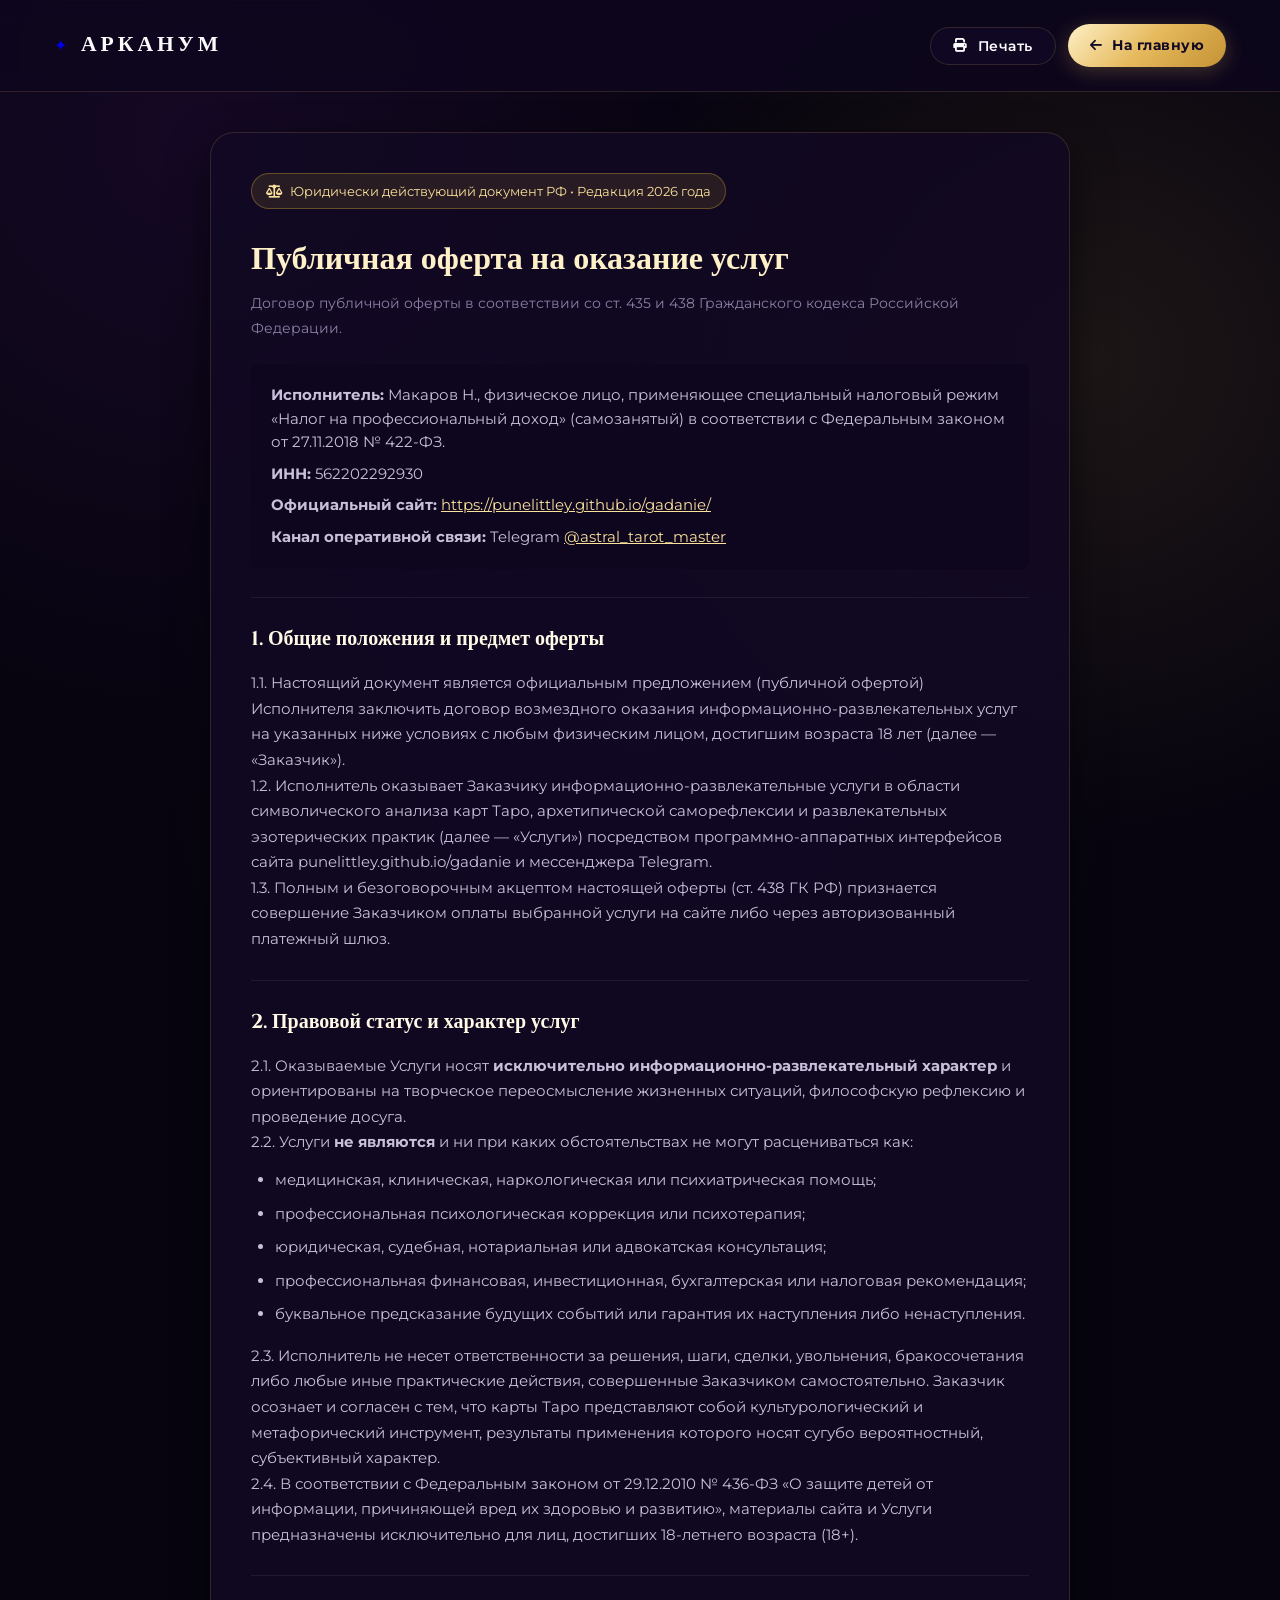
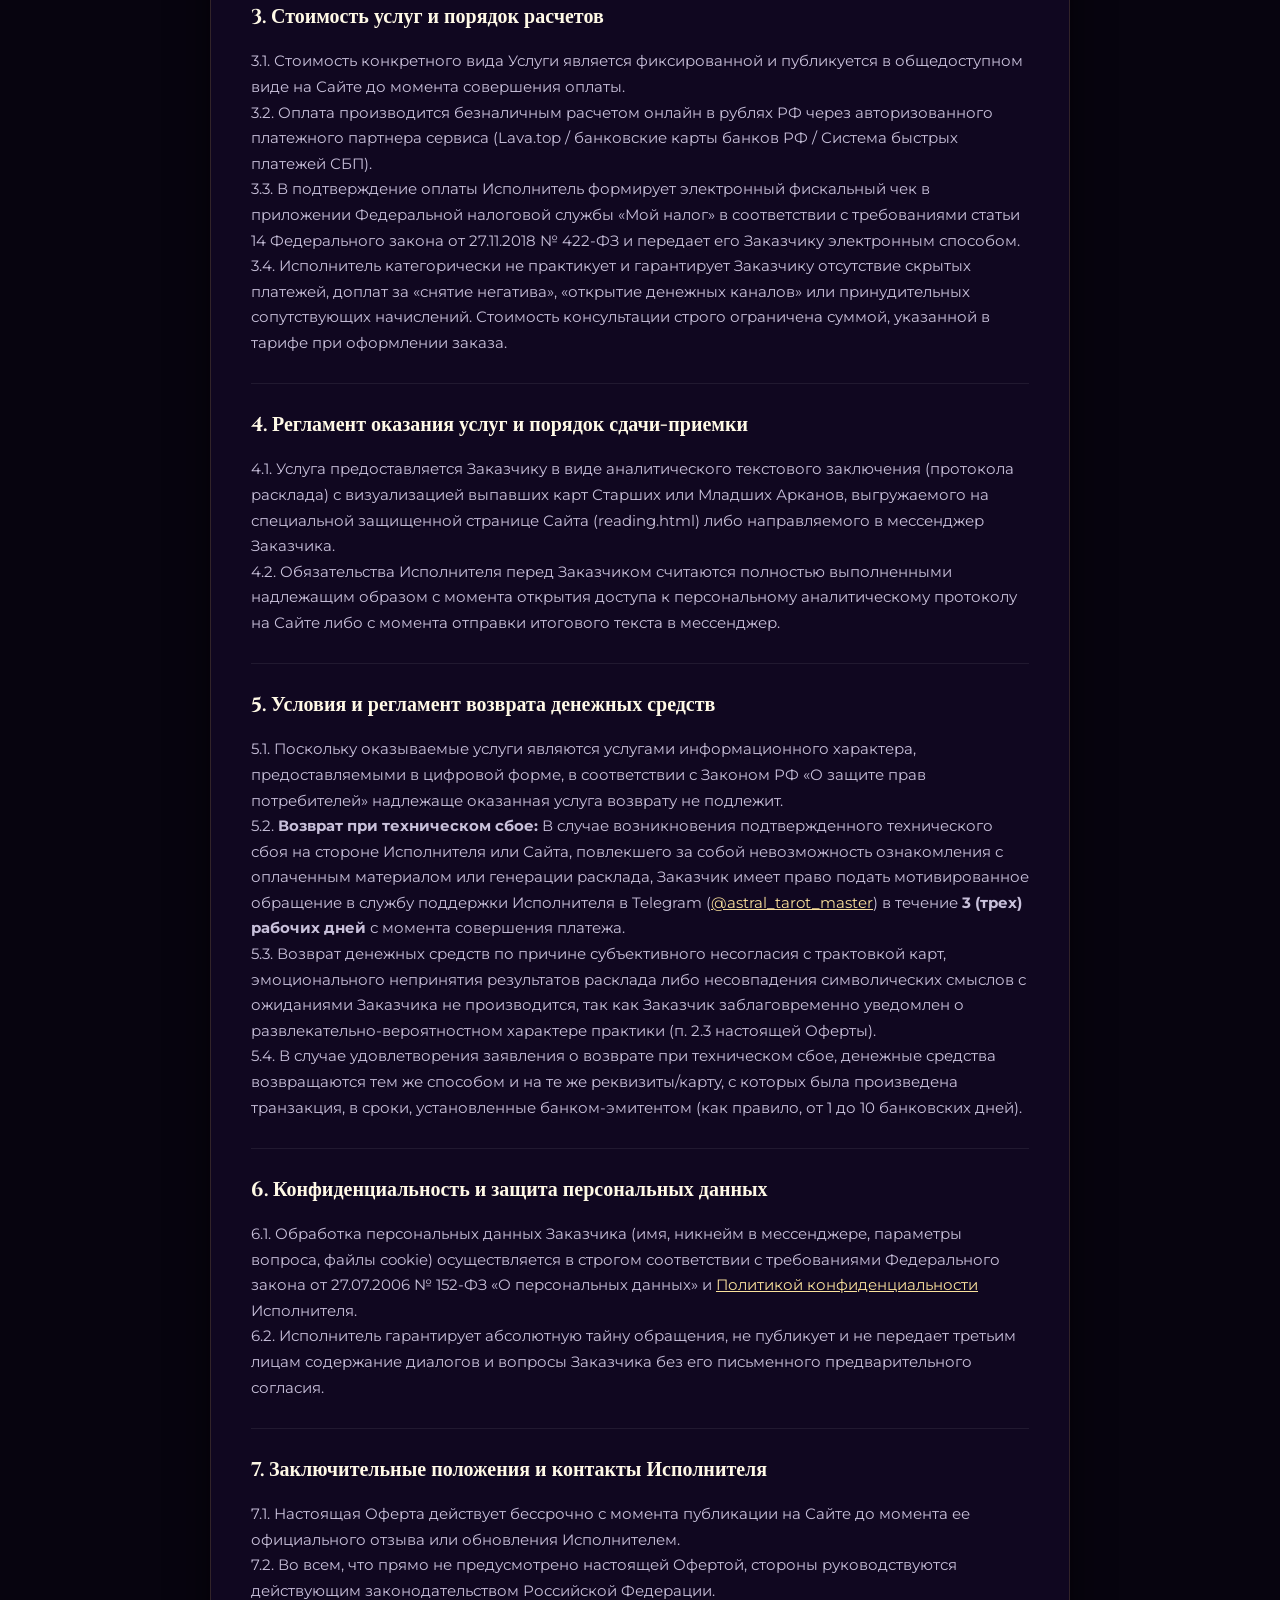
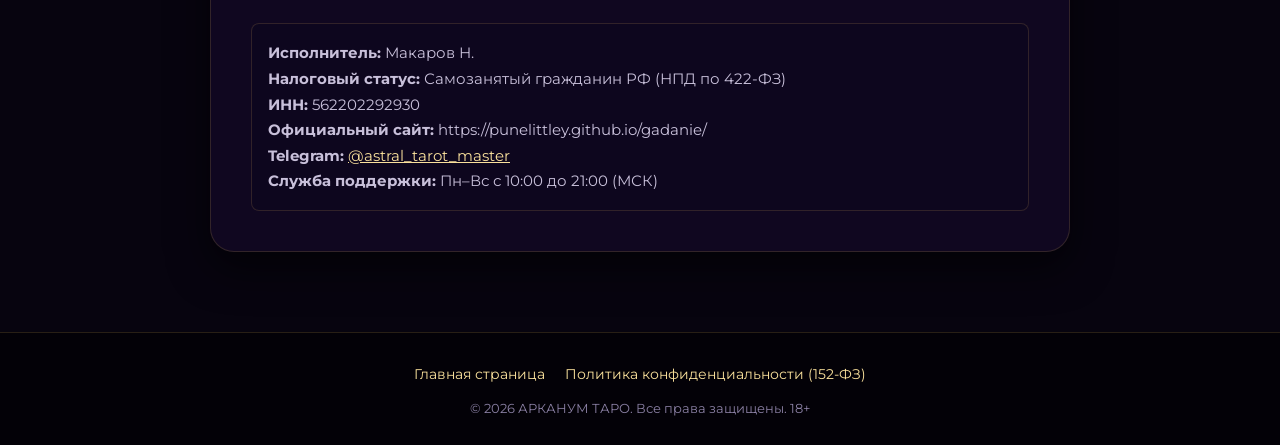
==== commit bd61102f: "feat: simplify executor name to Макаров Н. across all legal documents and footer" ====
--- a/offer.html
+++ b/offer.html
@@ -6,6 +6,9 @@
     <title>Публичная оферта на оказание услуг — АРКАНУМ ТАРО</title>
     <meta name="description" content="Публичная оферта на оказание информационно-развлекательных услуг мастерской АРКАНУМ ТАРО. Полные юридические условия, регламент оплаты и возврата.">
 
+    <!-- Favicon (Сакральная золотая звезда Арканума) -->
+    <link rel="icon" type="image/svg+xml" href="data:image/svg+xml,%3Csvg xmlns='http://www.w3.org/2000/svg' viewBox='0 0 100 100'%3E%3Ccircle cx='50' cy='50' r='48' fill='%230e071e' stroke='%23d4af37' stroke-width='4'/%3E%3Cpath d='M50 12 L59 38 L87 38 L64 54 L73 80 L50 64 L27 80 L36 54 L13 38 L41 38 Z' fill='%23f5d061'/%3E%3Ccircle cx='50' cy='50' r='8' fill='%230e071e' stroke='%23d4af37' stroke-width='2'/%3E%3C/svg%3E">
+
     <!-- Шрифты -->
     <link rel="preconnect" href="https://fonts.googleapis.com">
     <link rel="preconnect" href="https://fonts.gstatic.com" crossorigin>
@@ -15,7 +18,7 @@
     <link rel="stylesheet" href="https://cdnjs.cloudflare.com/ajax/libs/font-awesome/6.4.0/css/all.min.css">
 
     <!-- Стили -->
-    <link rel="stylesheet" href="styles/main.css?v=2.4">
+    <link rel="stylesheet" href="styles/main.css?v=2.5">
 
     <style>
         .legal-page-header {
@@ -157,7 +160,7 @@
             </p>
 
             <div class="legal-highlight-box">
-                <p><strong>Исполнитель:</strong> Макаров Николай В., физическое лицо, применяющее специальный налоговый режим «Налог на профессиональный доход» (самозанятый) в соответствии с Федеральным законом от 27.11.2018 № 422-ФЗ.</p>
+                <p><strong>Исполнитель:</strong> Макаров Н., физическое лицо, применяющее специальный налоговый режим «Налог на профессиональный доход» (самозанятый) в соответствии с Федеральным законом от 27.11.2018 № 422-ФЗ.</p>
                 <p style="margin-top: 8px;"><strong>ИНН:</strong> 562202292930</p>
                 <p style="margin-top: 8px;"><strong>Официальный сайт:</strong> <a href="https://punelittley.github.io/gadanie/" style="color: var(--gold-300);">https://punelittley.github.io/gadanie/</a></p>
                 <p style="margin-top: 8px;"><strong>Канал оперативной связи:</strong> Telegram <a href="https://t.me/astral_tarot_master" target="_blank" style="color: var(--gold-300);">@astral_tarot_master</a></p>
@@ -219,7 +222,7 @@
                 <p>7.2. Во всем, что прямо не предусмотрено настоящей Офертой, стороны руководствуются действующим законодательством Российской Федерации.</p>
                 
                 <div class="requisites-box" style="margin-top: 20px;">
-                    <p><strong>Исполнитель:</strong> Макаров Николай В.</p>
+                    <p><strong>Исполнитель:</strong> Макаров Н.</p>
                     <p><strong>Налоговый статус:</strong> Самозанятый гражданин РФ (НПД по 422-ФЗ)</p>
                     <p><strong>ИНН:</strong> 562202292930</p>
                     <p><strong>Официальный сайт:</strong> https://punelittley.github.io/gadanie/</p>
--- a/styles/main.css
+++ b/styles/main.css
@@ -49,7 +49,8 @@
 html {
     scroll-behavior: smooth;
     font-size: 16px;
-    max-width: 100vw;
+    width: 100%;
+    max-width: 100%;
     overflow-x: hidden;
 }
 
@@ -58,7 +59,8 @@
     color: var(--text-primary);
     font-family: var(--font-body);
     line-height: 1.7;
-    max-width: 100vw;
+    width: 100%;
+    max-width: 100%;
     overflow-x: hidden;
     position: relative;
     background-image: 
@@ -458,17 +460,21 @@
     align-items: center;
     gap: 16px;
     width: 100%;
+    max-width: 100%;
+    overflow: hidden;
 }
 
 .hero-3d-box {
     position: relative;
     width: 100%;
-    height: 540px;
+    max-width: 100%;
+    height: 520px;
     border-radius: var(--radius-lg);
     background: radial-gradient(circle at center, rgba(35, 18, 70, 0.5) 0%, rgba(8, 4, 18, 0.2) 80%, transparent 100%);
     border: 1px solid rgba(229, 185, 92, 0.2);
     box-shadow: 0 20px 50px rgba(0, 0, 0, 0.5);
-    overflow: visible;
+    overflow: hidden;
+    contain: paint;
     display: flex;
     flex-direction: column;
     align-items: center;
@@ -478,17 +484,28 @@
 .canvas-container {
     width: 100%;
     height: 100%;
+    max-width: 100%;
     cursor: pointer;
+    position: relative;
+    overflow: hidden;
+}
+
+.canvas-container canvas {
+    width: 100% !important;
+    height: 100% !important;
+    max-width: 100% !important;
+    display: block;
 }
 
 /* Элегантная подсказка под колодой (не перекрывает карту!) */
 .hero-card-callout {
     display: inline-flex;
     align-items: center;
+    justify-content: center;
     gap: 10px;
-    padding: 10px 24px;
+    padding: 10px 20px;
     border-radius: var(--radius-full);
-    background: rgba(18, 9, 36, 0.85);
+    background: rgba(18, 9, 36, 0.9);
     border: 1px solid rgba(229, 185, 92, 0.35);
     color: var(--gold-200);
     font-size: 0.86rem;
@@ -496,6 +513,12 @@
     letter-spacing: 0.5px;
     cursor: pointer;
     box-shadow: 0 6px 20px rgba(0, 0, 0, 0.4);
+    max-width: 92%;
+    text-align: center;
+    box-sizing: border-box;
+    white-space: normal;
+    line-height: 1.35;
+    word-break: normal;
     transition: var(--transition-smooth);
 }
 .hero-card-callout:hover {
@@ -663,110 +686,441 @@
 
 .services-grid {
     display: grid;
-    grid-template-columns: repeat(auto-fit, minmax(280px, 1fr));
+    grid-template-columns: repeat(3, 1fr);
     gap: 28px;
+    align-items: stretch;
 }
 
 .service-card {
-    background: var(--bg-glass);
-    border: 1px solid var(--border-subtle);
-    border-radius: var(--radius-lg);
+    background: linear-gradient(180deg, rgba(28, 15, 48, 0.72) 0%, rgba(13, 7, 26, 0.88) 100%);
+    backdrop-filter: blur(16px);
+    -webkit-backdrop-filter: blur(16px);
+    border: 1px solid rgba(229, 185, 92, 0.2);
+    border-radius: 22px;
     padding: 38px 28px;
     display: flex;
     flex-direction: column;
     position: relative;
-    transition: var(--transition-smooth);
-}
+    transition: transform 0.35s cubic-bezier(0.16, 1, 0.3, 1), border-color 0.3s ease, box-shadow 0.3s ease;
+    box-shadow: 0 16px 40px rgba(0, 0, 0, 0.45);
+}
+
 .service-card:hover {
     transform: translateY(-6px);
-    border-color: var(--gold-500);
-    box-shadow: 0 16px 40px rgba(0, 0, 0, 0.5), 0 0 20px var(--gold-glow);
+    border-color: rgba(229, 185, 92, 0.6);
+    box-shadow: 0 24px 50px rgba(0, 0, 0, 0.65), 0 0 25px rgba(229, 185, 92, 0.2);
 }
 
 .service-card.popular {
-    border-color: var(--gold-500);
-    background: linear-gradient(180deg, rgba(38, 20, 75, 0.8) 0%, rgba(14, 7, 30, 0.8) 100%);
+    border-color: rgba(229, 185, 92, 0.55);
+    background: linear-gradient(180deg, rgba(46, 22, 84, 0.85) 0%, rgba(18, 8, 36, 0.95) 100%);
+    box-shadow: 0 20px 45px rgba(0, 0, 0, 0.6), 0 0 30px rgba(229, 185, 92, 0.15);
+}
+
+.service-card.popular:hover {
+    border-color: var(--gold-300);
+    box-shadow: 0 26px 55px rgba(0, 0, 0, 0.7), 0 0 35px rgba(229, 185, 92, 0.3);
 }
 
 .popular-badge {
     position: absolute;
-    top: -13px;
+    top: -14px;
     left: 50%;
     transform: translateX(-50%);
-    background: linear-gradient(135deg, var(--gold-300) 0%, var(--gold-500) 100%);
-    color: #120924;
+    background: linear-gradient(135deg, #f7df94 0%, #d4a742 50%, #b88622 100%);
+    color: #0e071e;
     font-size: 0.74rem;
     font-weight: 800;
     letter-spacing: 1.5px;
     text-transform: uppercase;
-    padding: 4px 18px;
-    border-radius: var(--radius-full);
+    padding: 6px 20px;
+    border-radius: 20px;
+    box-shadow: 0 4px 16px rgba(212, 167, 66, 0.4);
+    white-space: nowrap;
 }
 
 .service-icon-wrap {
     width: 56px;
     height: 56px;
-    border-radius: 50%;
-    border: 1px solid var(--border-subtle);
+    border-radius: 16px;
+    border: 1px solid rgba(229, 185, 92, 0.25);
     display: flex;
     align-items: center;
     justify-content: center;
-    font-size: 1.5rem;
-    color: var(--gold-300);
-    background: rgba(229, 185, 92, 0.08);
-    margin-bottom: 20px;
+    font-size: 1.45rem;
+    color: var(--gold-300);
+    background: radial-gradient(circle, rgba(229, 185, 92, 0.16) 0%, rgba(229, 185, 92, 0.02) 100%);
+    margin-bottom: 22px;
+    box-shadow: 0 4px 14px rgba(0, 0, 0, 0.25);
+    transition: transform 0.3s ease;
+}
+
+.service-card:hover .service-icon-wrap {
+    transform: scale(1.08) rotate(4deg);
+    border-color: var(--gold-300);
+    color: #ffffff;
 }
 
 .service-title {
     font-family: var(--font-heading);
-    font-size: 1.45rem;
+    font-size: 1.35rem;
+    line-height: 1.3;
     margin-bottom: 12px;
-    color: var(--text-primary);
+    color: #ffffff;
+    min-height: 40px;
 }
 
 .service-desc {
     color: var(--text-secondary);
-    font-size: 0.92rem;
-    line-height: 1.6;
-    margin-bottom: 24px;
+    font-size: 0.9rem;
+    line-height: 1.55;
+    margin-bottom: 22px;
+    min-height: 58px;
+}
+
+.service-features {
+    list-style: none;
+    display: flex;
+    flex-direction: column;
+    gap: 12px;
+    margin-bottom: 26px;
+    padding: 0;
+}
+
+.service-feature-item {
+    display: flex;
+    align-items: flex-start;
+    gap: 10px;
+    font-size: 0.88rem;
+    color: rgba(240, 235, 248, 0.9);
+    line-height: 1.45;
+}
+
+.service-feature-item i {
+    color: var(--gold-400);
+    margin-top: 3px;
+    font-size: 0.82rem;
+    flex-shrink: 0;
+}
+
+.tariff-card-luxury {
+    background: 
+        radial-gradient(ellipse at 50% 0%, rgba(229, 185, 92, 0.14) 0%, transparent 60%),
+        linear-gradient(180deg, rgba(32, 17, 56, 0.78) 0%, rgba(13, 7, 26, 0.94) 100%) !important;
+    border: 1px solid rgba(229, 185, 92, 0.32) !important;
+    box-shadow: 0 20px 45px rgba(0, 0, 0, 0.55), inset 0 1px 0 rgba(255, 235, 170, 0.2) !important;
+}
+
+.tariff-card-luxury:hover {
+    border-color: rgba(229, 185, 92, 0.75) !important;
+    box-shadow: 0 26px 55px rgba(0, 0, 0, 0.7), 0 0 30px rgba(229, 185, 92, 0.25), inset 0 1px 0 rgba(255, 235, 170, 0.4) !important;
+}
+
+.tariff-badge-subtle {
+    position: absolute;
+    top: -14px;
+    left: 50%;
+    transform: translateX(-50%);
+    background: rgba(18, 9, 36, 0.94);
+    border: 1px solid rgba(229, 185, 92, 0.5);
+    color: #F7DF94;
+    font-size: 0.72rem;
+    font-weight: 700;
+    letter-spacing: 1.4px;
+    text-transform: uppercase;
+    padding: 5px 18px;
+    border-radius: 20px;
+    box-shadow: 0 4px 14px rgba(0, 0, 0, 0.4), 0 0 12px rgba(229, 185, 92, 0.15);
+    white-space: nowrap;
+}
+
+.oracle-glow {
+    background: radial-gradient(circle, rgba(229, 185, 92, 0.25) 0%, rgba(22, 11, 44, 0.8) 100%) !important;
+    border: 1px solid rgba(229, 185, 92, 0.5) !important;
+    box-shadow: 0 0 18px rgba(229, 185, 92, 0.25) !important;
+    color: #FFF0BD !important;
+}
+
+.feature-star {
+    color: var(--gold-400);
+    font-size: 0.8rem;
+    flex-shrink: 0;
+    margin-top: 2px;
+    text-shadow: 0 0 8px rgba(229, 185, 92, 0.5);
 }
 
 .service-price-block {
     margin-top: auto;
     padding-top: 20px;
-    border-top: 1px solid rgba(229, 185, 92, 0.12);
-    margin-bottom: 24px;
+    border-top: 1px solid rgba(229, 185, 92, 0.15);
+    margin-bottom: 22px;
+    text-align: left;
 }
 
 .service-price {
     font-family: var(--font-heading);
-    font-size: 2.2rem;
+    font-size: 2.3rem;
     font-weight: 800;
     color: var(--gold-300);
-}
+    background: linear-gradient(135deg, #FFFFFF 0%, #FFF0BD 25%, #E5B95C 65%, #C3922E 100%);
+    -webkit-background-clip: text;
+    -webkit-text-fill-color: transparent;
+    display: inline-block;
+    line-height: 1;
+    letter-spacing: -0.5px;
+    filter: drop-shadow(0 2px 10px rgba(229, 185, 92, 0.25));
+}
+
 .service-price-sub {
-    font-size: 0.8rem;
+    font-size: 0.78rem;
     color: var(--text-muted);
-}
-
-.service-features {
-    list-style: none;
-    display: flex;
-    flex-direction: column;
-    gap: 12px;
-    margin-bottom: 26px;
-}
-
-.service-feature-item {
-    display: flex;
+    margin-top: 6px;
+}
+
+.tariff-action-btn {
+    width: 100%;
+    padding: 14px 20px;
+    font-size: 0.95rem;
+    font-weight: 600;
+    text-decoration: none;
+    display: inline-flex;
+    align-items: center;
+    justify-content: center;
+    gap: 10px;
+    border-radius: 14px;
+    white-space: nowrap;
+    transition: all 0.25s ease;
+}
+
+.btn-luxury-outline {
+    background: linear-gradient(180deg, rgba(229, 185, 92, 0.14) 0%, rgba(229, 185, 92, 0.04) 100%);
+    border: 1px solid rgba(229, 185, 92, 0.45);
+    color: #FFF0BD !important;
+    backdrop-filter: blur(10px);
+    -webkit-backdrop-filter: blur(10px);
+    box-shadow: 0 4px 16px rgba(0, 0, 0, 0.35);
+    font-weight: 600;
+    letter-spacing: 0.3px;
+    transition: all 0.3s cubic-bezier(0.16, 1, 0.3, 1);
+}
+
+.btn-luxury-outline:hover {
+    background: linear-gradient(135deg, #f7df94 0%, #d4a742 50%, #b88622 100%);
+    color: #0e071e !important;
+    border-color: #f7df94;
+    box-shadow: 0 8px 25px rgba(212, 167, 66, 0.45), 0 0 15px rgba(229, 185, 92, 0.3);
+    transform: translateY(-2px);
+}
+
+/* VIP карточка Годового Прогноза */
+.vip-service-card {
+    margin-top: 32px;
+    background: linear-gradient(135deg, rgba(38, 19, 68, 0.85) 0%, rgba(18, 9, 36, 0.95) 100%);
+    border: 1px solid rgba(229, 185, 92, 0.35);
+    border-radius: 24px;
+    padding: 34px 38px;
+    position: relative;
+    box-shadow: 0 18px 45px rgba(0, 0, 0, 0.55), 0 0 25px rgba(229, 185, 92, 0.1);
+    transition: transform 0.3s ease, border-color 0.3s ease, box-shadow 0.3s ease;
+}
+
+.vip-service-card:hover {
+    transform: translateY(-4px);
+    border-color: rgba(229, 185, 92, 0.65);
+    box-shadow: 0 24px 55px rgba(0, 0, 0, 0.65), 0 0 35px rgba(229, 185, 92, 0.2);
+}
+
+.vip-badge {
+    position: absolute;
+    top: -13px;
+    left: 36px;
+    background: linear-gradient(135deg, #f7df94 0%, #d4a742 50%, #b88622 100%);
+    color: #0e071e;
+    font-size: 0.72rem;
+    font-weight: 800;
+    letter-spacing: 1.5px;
+    text-transform: uppercase;
+    padding: 5px 18px;
+    border-radius: 20px;
+    box-shadow: 0 4px 14px rgba(212, 167, 66, 0.35);
+}
+
+.vip-card-grid {
+    display: grid;
+    grid-template-columns: 1fr auto;
+    gap: 36px;
+    align-items: center;
+}
+
+.vip-card-left {
+    display: flex;
+    gap: 22px;
     align-items: flex-start;
+}
+
+.vip-icon-wrap {
+    width: 58px;
+    height: 58px;
+    border-radius: 16px;
+    border: 1px solid rgba(229, 185, 92, 0.3);
+    background: radial-gradient(circle, rgba(229, 185, 92, 0.2) 0%, rgba(229, 185, 92, 0.04) 100%);
+    display: flex;
+    align-items: center;
+    justify-content: center;
+    font-size: 1.55rem;
+    color: var(--gold-300);
+    flex-shrink: 0;
+    box-shadow: 0 4px 16px rgba(0, 0, 0, 0.3);
+}
+
+.vip-card-title {
+    font-family: var(--font-heading);
+    font-size: 1.45rem;
+    color: #ffffff;
+    margin-bottom: 8px;
+}
+
+.vip-card-desc {
+    color: var(--text-secondary);
+    font-size: 0.92rem;
+    line-height: 1.55;
+    margin-bottom: 16px;
+    max-width: 680px;
+}
+
+.vip-features-grid {
+    display: grid;
+    grid-template-columns: repeat(2, 1fr);
+    gap: 10px 24px;
+}
+
+.vip-feature-item {
+    display: flex;
+    align-items: center;
     gap: 10px;
     font-size: 0.88rem;
+    color: rgba(240, 235, 248, 0.9);
+}
+
+.vip-feature-item i {
+    color: var(--gold-400);
+    font-size: 0.82rem;
+}
+
+.vip-card-right {
+    display: flex;
+    flex-direction: column;
+    align-items: flex-end;
+    gap: 10px;
+    min-width: 250px;
+    border-left: 1px solid rgba(229, 185, 92, 0.18);
+    padding-left: 36px;
+}
+
+.vip-btn {
+    padding: 14px 28px;
+    font-size: 0.95rem;
+    white-space: nowrap;
+}
+
+/* Баннер мгновенного онлайн-расклада под тарифами */
+.instant-ritual-banner {
+    margin-top: 24px;
+    background: linear-gradient(135deg, rgba(28, 14, 48, 0.75) 0%, rgba(14, 7, 28, 0.88) 100%);
+    border: 1px solid rgba(229, 185, 92, 0.22);
+    border-radius: 20px;
+    padding: 26px 34px;
+    display: flex;
+    align-items: center;
+    justify-content: space-between;
+    gap: 28px;
+    box-shadow: 0 14px 40px rgba(0, 0, 0, 0.45);
+}
+
+.instant-ritual-badge {
+    display: inline-flex;
+    align-items: center;
+    gap: 6px;
+    font-size: 0.72rem;
+    font-weight: 800;
+    letter-spacing: 1.5px;
+    text-transform: uppercase;
+    color: var(--gold-300);
+    background: rgba(229, 185, 92, 0.1);
+    border: 1px solid rgba(229, 185, 92, 0.25);
+    padding: 4px 12px;
+    border-radius: 20px;
+    margin-bottom: 8px;
+}
+
+.instant-ritual-title {
+    font-family: var(--font-heading);
+    font-size: 1.3rem;
+    color: #ffffff;
+    margin-bottom: 6px;
+}
+
+.instant-ritual-desc {
     color: var(--text-secondary);
-}
-.service-feature-item i {
-    color: var(--gold-500);
-    margin-top: 4px;
+    font-size: 0.9rem;
+    line-height: 1.5;
+    margin: 0;
+}
+
+.instant-ritual-action {
+    display: flex;
+    flex-direction: column;
+    align-items: center;
+    gap: 8px;
+    flex-shrink: 0;
+}
+
+.instant-ritual-security {
+    font-size: 0.74rem;
+    color: var(--text-muted);
+    display: flex;
+    align-items: center;
+    gap: 5px;
+}
+
+@media (max-width: 992px) {
+    .services-grid {
+        grid-template-columns: 1fr;
+        gap: 24px;
+        max-width: 520px;
+        margin: 0 auto;
+    }
+    .vip-card-grid {
+        grid-template-columns: 1fr;
+        gap: 24px;
+    }
+    .vip-card-left {
+        flex-direction: column;
+        gap: 16px;
+    }
+    .vip-card-right {
+        border-left: none;
+        padding-left: 0;
+        border-top: 1px solid rgba(229, 185, 92, 0.18);
+        padding-top: 20px;
+        align-items: flex-start;
+        width: 100%;
+        min-width: 0 !important;
+    }
+    .vip-features-grid {
+        grid-template-columns: 1fr;
+    }
+    .vip-badge {
+        left: 24px;
+    }
+    .vip-service-card {
+        padding: 28px 24px;
+    }
+    .instant-ritual-banner {
+        flex-direction: column;
+        text-align: center;
+        padding: 24px 20px;
+    }
 }
 
 /* ==========================================================================
@@ -1634,12 +1988,19 @@
 @media (max-width: 420px) {
     .container {
         padding: 0 14px;
+        max-width: 100%;
+        overflow-x: clip;
     }
     .hero-title {
         font-size: 1.85rem;
     }
     .hero-3d-box {
         height: 360px;
+    }
+    .hero-card-callout {
+        font-size: 0.78rem;
+        padding: 8px 14px;
+        max-width: 96%;
     }
     .card-frame {
         width: 210px;
@@ -1860,13 +2221,22 @@
     display: inline-flex;
     align-items: center;
     gap: 8px;
-    padding: 8px 18px;
+    padding: 10px 22px;
     border-radius: var(--radius-full);
-    background: rgba(229, 185, 92, 0.15);
-    border: 1px solid var(--gold-500);
+    background: rgba(229, 185, 92, 0.12);
+    border: 1px solid rgba(229, 185, 92, 0.4);
     color: var(--gold-200);
     font-weight: 600;
-    font-size: 0.9rem;
+    font-size: 0.92rem;
+    box-shadow: 0 4px 16px rgba(0, 0, 0, 0.3);
+    transition: var(--transition-smooth);
+}
+
+.fan-picked-badge.all-picked {
+    background: linear-gradient(135deg, rgba(229, 185, 92, 0.28) 0%, rgba(107, 33, 168, 0.38) 100%);
+    border-color: var(--gold-400);
+    color: var(--gold-100);
+    box-shadow: 0 0 24px rgba(229, 185, 92, 0.35);
 }
 
 .tarot-fan-container {
@@ -1946,14 +2316,18 @@
 .fan-back-corner.bottom-right { bottom: 6px; right: 6px; }
 
 /* 3 слота для выбранных карт */
-.picked-slots-grid {
+.picked-slots-grid, .picked-slots-row {
     display: grid;
     grid-template-columns: repeat(3, 1fr);
-    gap: 20px;
+    gap: 24px;
     margin-bottom: 30px;
-}
-
-.picked-slot-item {
+    width: 100%;
+    max-width: 1000px;
+    margin-left: auto;
+    margin-right: auto;
+}
+
+.picked-slot-item, .picked-slot-card {
     display: flex;
     flex-direction: column;
     align-items: center;
@@ -1961,35 +2335,60 @@
 }
 
 .picked-slot-title {
-    font-size: 0.8rem;
+    font-size: 0.84rem;
     color: var(--gold-300);
     font-weight: 600;
     text-align: center;
-    text-transform: uppercase;
     letter-spacing: 0.5px;
     min-height: 38px;
     display: flex;
     align-items: center;
     justify-content: center;
+    line-height: 1.35;
 }
 
 .picked-slot-box {
     width: 100%;
-    height: 160px;
+    height: 165px;
     border: 2px dashed rgba(229, 185, 92, 0.35);
     border-radius: var(--radius-md);
     display: flex;
     align-items: center;
     justify-content: center;
     background: rgba(18, 9, 36, 0.5);
+    box-sizing: border-box;
     transition: var(--transition-smooth);
+    position: relative;
+    overflow: hidden;
+}
+
+.picked-slot-box.active-target {
+    border-color: var(--gold-400);
+    background: rgba(36, 18, 68, 0.65);
+    box-shadow: 0 0 20px rgba(229, 185, 92, 0.25);
+    animation: pulseTargetSlot 1.8s infinite ease-in-out;
+}
+
+@keyframes pulseTargetSlot {
+    0%, 100% { border-color: rgba(229, 185, 92, 0.35); box-shadow: 0 0 10px rgba(229, 185, 92, 0.1); }
+    50% { border-color: rgba(229, 185, 92, 0.85); box-shadow: 0 0 25px rgba(229, 185, 92, 0.35); }
+}
+
+.pulse-icon {
+    animation: bounceHand 1.2s infinite ease-in-out;
+    color: var(--gold-300);
+}
+
+@keyframes bounceHand {
+    0%, 100% { transform: translateY(0); }
+    50% { transform: translateY(-4px); }
 }
 
 .picked-slot-box.has-card {
     border-style: solid;
     border-color: var(--gold-500);
-    background: linear-gradient(135deg, rgba(32, 16, 64, 0.9) 0%, rgba(14, 7, 28, 0.9) 100%);
-    box-shadow: 0 10px 30px rgba(0, 0, 0, 0.5);
+    background: linear-gradient(135deg, rgba(38, 19, 72, 0.95) 0%, rgba(14, 7, 28, 0.95) 100%);
+    box-shadow: 0 10px 30px rgba(0, 0, 0, 0.55), 0 0 20px rgba(229, 185, 92, 0.2);
 }
 
 .picked-slot-empty {
@@ -2000,19 +2399,20 @@
     color: var(--text-muted);
     font-size: 0.82rem;
     text-align: center;
-    padding: 12px;
+    padding: 14px;
 }
 
 .slot-plus-icon {
-    width: 34px;
-    height: 34px;
+    width: 36px;
+    height: 36px;
     border-radius: 50%;
-    border: 1px solid var(--border-subtle);
+    border: 1px solid rgba(229, 185, 92, 0.3);
+    background: rgba(229, 185, 92, 0.08);
     display: flex;
     align-items: center;
     justify-content: center;
-    font-size: 1.2rem;
-    color: var(--gold-500);
+    font-size: 1.15rem;
+    color: var(--gold-400);
 }
 
 .picked-card-preview {
@@ -2182,10 +2582,57 @@
 
 .authenticity-grid {
     display: grid;
-    grid-template-columns: 1fr 1fr;
-    gap: 40px;
-    align-items: center;
+    grid-template-columns: repeat(3, 1fr);
+    gap: 28px;
     margin-top: 40px;
+}
+
+.auth-card {
+    background: linear-gradient(135deg, rgba(28, 14, 48, 0.75) 0%, rgba(14, 7, 28, 0.9) 100%);
+    border: 1px solid rgba(229, 185, 92, 0.22);
+    border-radius: var(--radius-lg);
+    padding: 34px 26px;
+    display: flex;
+    flex-direction: column;
+    align-items: flex-start;
+    position: relative;
+    transition: var(--transition-smooth);
+    box-shadow: 0 12px 36px rgba(0, 0, 0, 0.45);
+}
+
+.auth-card:hover {
+    border-color: rgba(229, 185, 92, 0.55);
+    transform: translateY(-4px);
+    box-shadow: 0 18px 45px rgba(0, 0, 0, 0.65), 0 0 25px rgba(229, 185, 92, 0.15);
+}
+
+.auth-icon {
+    width: 56px;
+    height: 56px;
+    border-radius: 16px;
+    border: 1px solid rgba(229, 185, 92, 0.35);
+    background: radial-gradient(circle, rgba(229, 185, 92, 0.2) 0%, rgba(229, 185, 92, 0.04) 100%);
+    display: flex;
+    align-items: center;
+    justify-content: center;
+    font-size: 1.45rem;
+    color: var(--gold-300);
+    margin-bottom: 20px;
+    box-shadow: 0 4px 16px rgba(0, 0, 0, 0.3);
+}
+
+.auth-card h4 {
+    font-family: var(--font-heading);
+    font-size: 1.25rem;
+    color: var(--gold-100);
+    margin-bottom: 12px;
+}
+
+.auth-card p {
+    color: var(--text-secondary);
+    font-size: 0.92rem;
+    line-height: 1.6;
+    margin: 0;
 }
 
 /* Реалистичный макет физического алтаря мастера */
@@ -2441,14 +2888,20 @@
         height: 290px;
     }
     .tarot-fan-container {
-        height: 260px;
+        height: 230px;
+        margin-bottom: 20px;
     }
     .fan-card {
-        width: 75px;
+        width: 58px;
+        height: 102px;
+        bottom: 10px;
+    }
+    .picked-slots-grid, .picked-slots-row {
+        grid-template-columns: 1fr;
+        gap: 16px;
+    }
+    .picked-slot-box {
         height: 130px;
-    }
-    .picked-slots-grid {
-        grid-template-columns: 1fr;
     }
     .honesty-grid-table {
         grid-template-columns: 1fr;
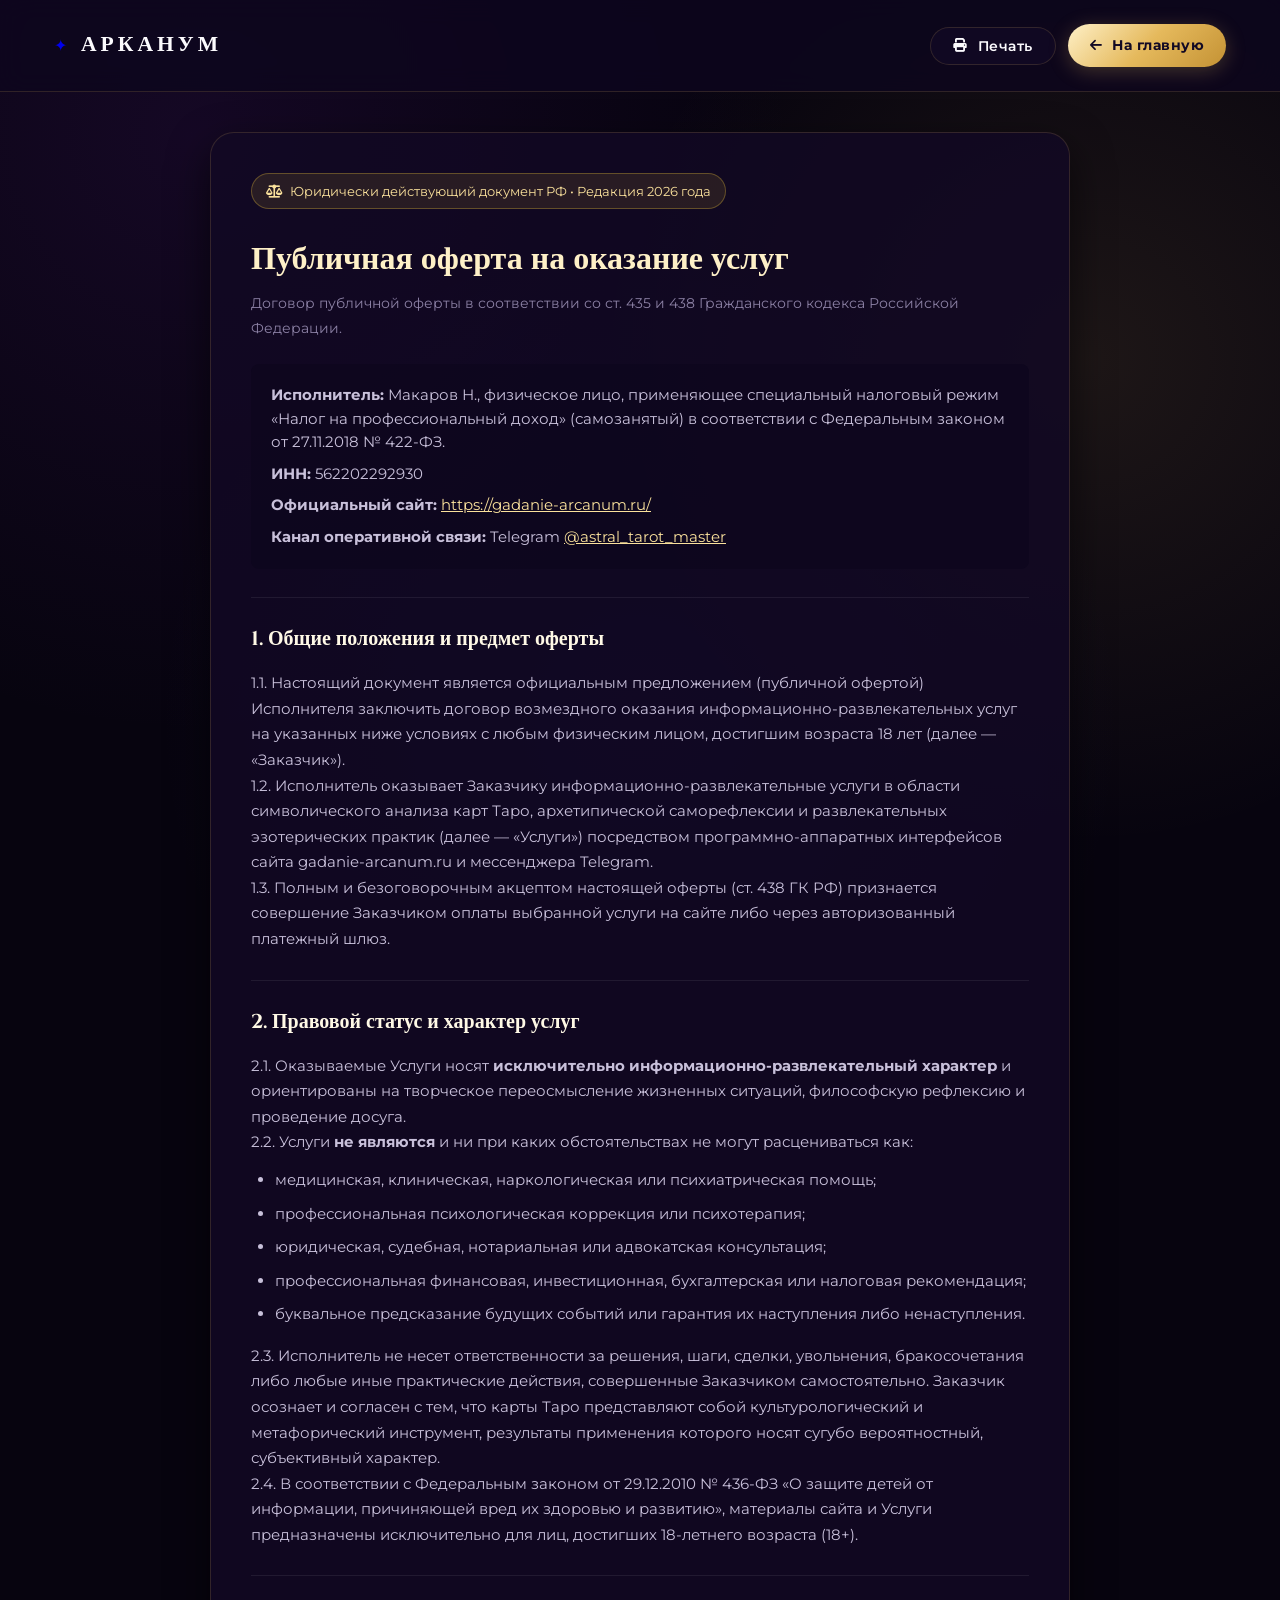
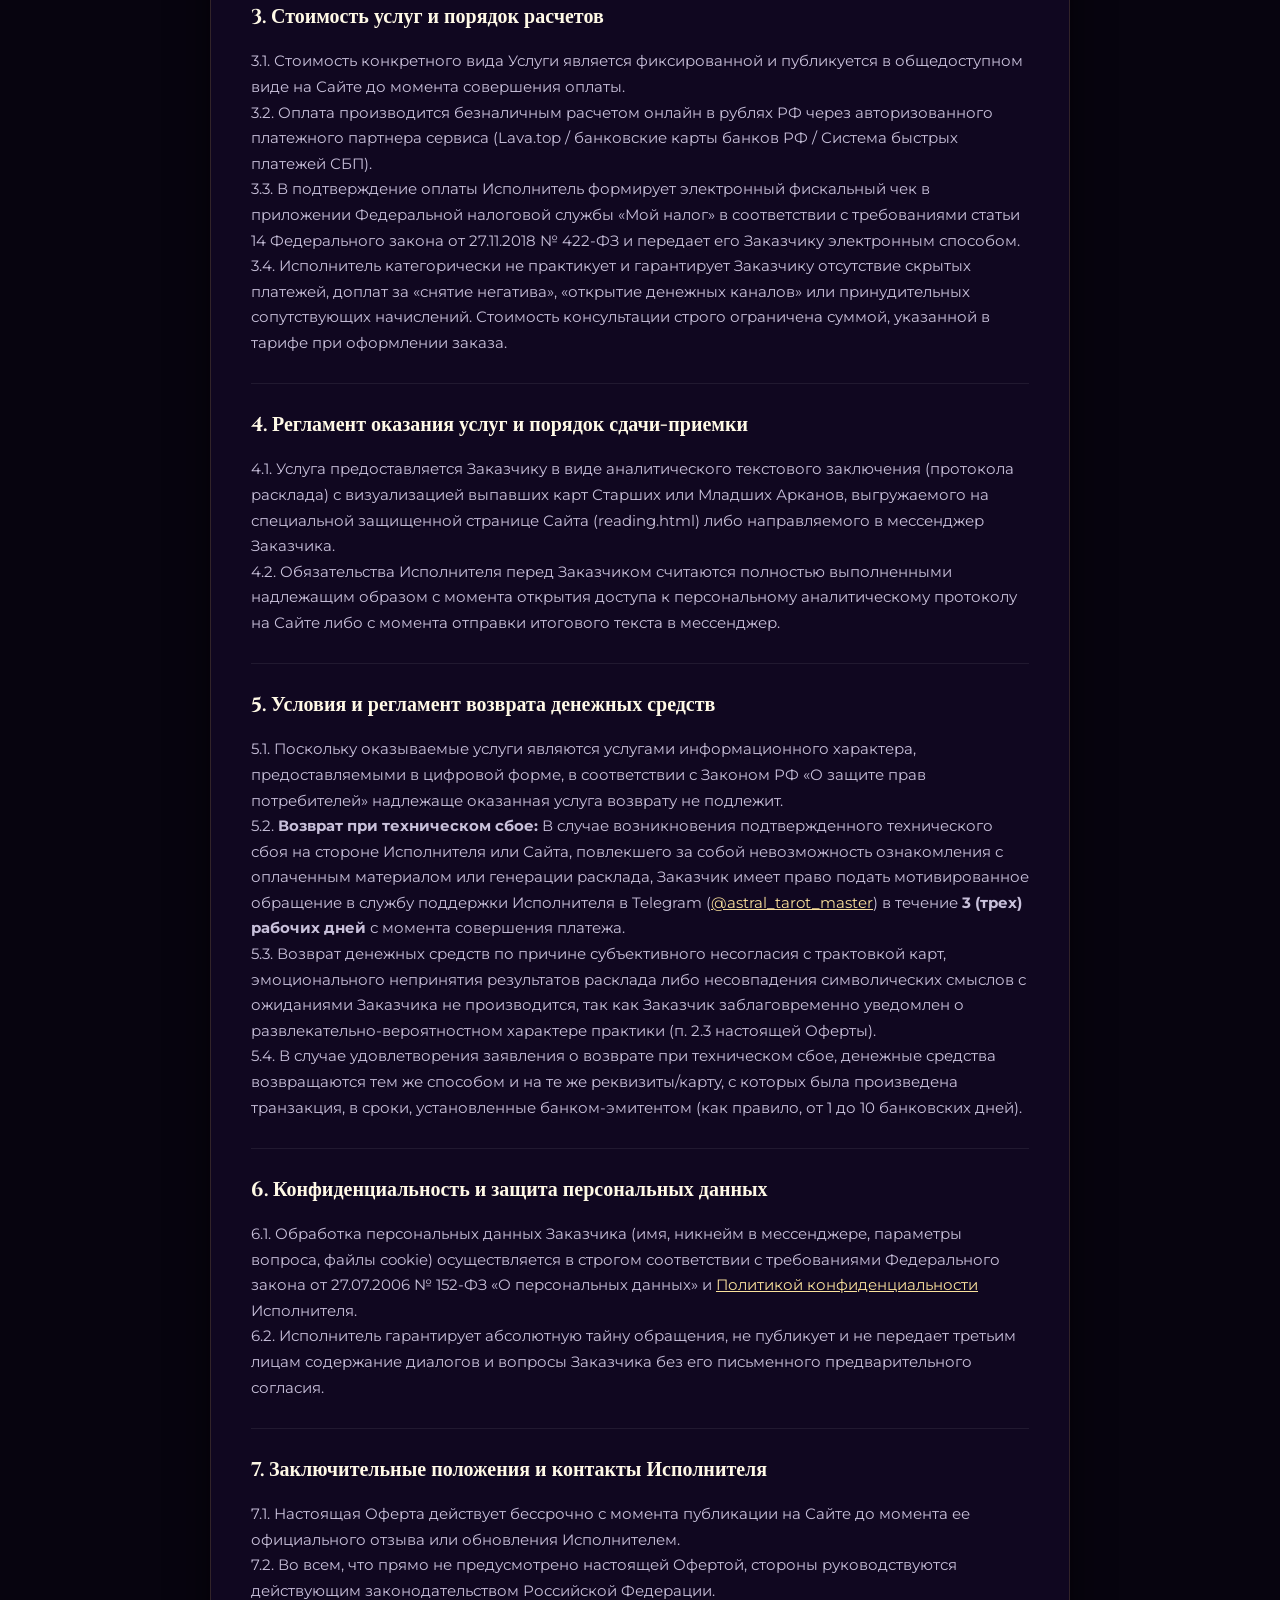
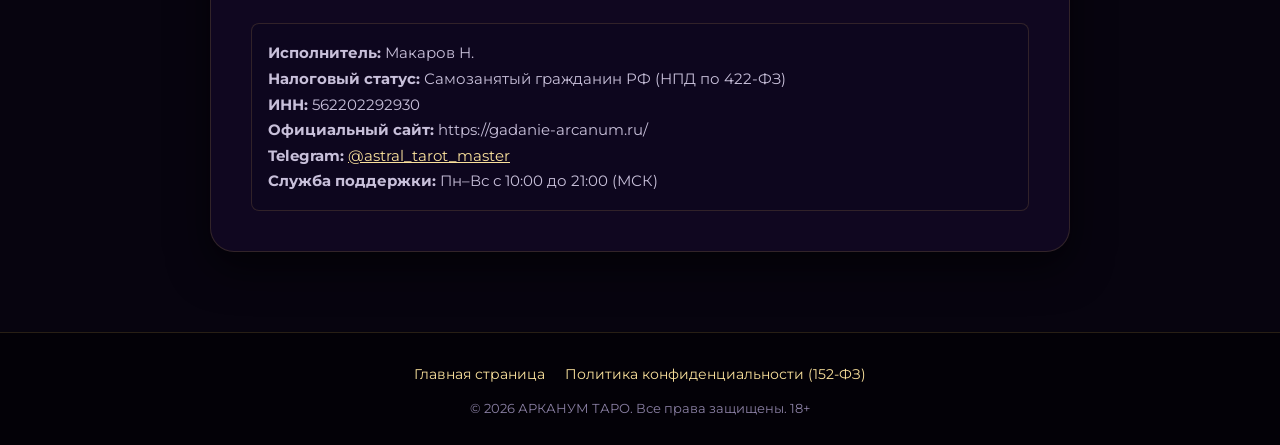
==== commit 3eca1d88: "feat: update official domain to gadanie-arcanum.ru across legal documents" ====
--- a/offer.html
+++ b/offer.html
@@ -162,14 +162,14 @@
             <div class="legal-highlight-box">
                 <p><strong>Исполнитель:</strong> Макаров Н., физическое лицо, применяющее специальный налоговый режим «Налог на профессиональный доход» (самозанятый) в соответствии с Федеральным законом от 27.11.2018 № 422-ФЗ.</p>
                 <p style="margin-top: 8px;"><strong>ИНН:</strong> 562202292930</p>
-                <p style="margin-top: 8px;"><strong>Официальный сайт:</strong> <a href="https://punelittley.github.io/gadanie/" style="color: var(--gold-300);">https://punelittley.github.io/gadanie/</a></p>
+                <p style="margin-top: 8px;"><strong>Официальный сайт:</strong> <a href="https://gadanie-arcanum.ru/" style="color: var(--gold-300);">https://gadanie-arcanum.ru/</a></p>
                 <p style="margin-top: 8px;"><strong>Канал оперативной связи:</strong> Telegram <a href="https://t.me/astral_tarot_master" target="_blank" style="color: var(--gold-300);">@astral_tarot_master</a></p>
             </div>
 
             <section class="legal-section-card">
                 <h2>1. Общие положения и предмет оферты</h2>
                 <p>1.1. Настоящий документ является официальным предложением (публичной офертой) Исполнителя заключить договор возмездного оказания информационно-развлекательных услуг на указанных ниже условиях с любым физическим лицом, достигшим возраста 18 лет (далее — «Заказчик»).</p>
-                <p>1.2. Исполнитель оказывает Заказчику информационно-развлекательные услуги в области символического анализа карт Таро, архетипической саморефлексии и развлекательных эзотерических практик (далее — «Услуги») посредством программно-аппаратных интерфейсов сайта punelittley.github.io/gadanie и мессенджера Telegram.</p>
+                <p>1.2. Исполнитель оказывает Заказчику информационно-развлекательные услуги в области символического анализа карт Таро, архетипической саморефлексии и развлекательных эзотерических практик (далее — «Услуги») посредством программно-аппаратных интерфейсов сайта gadanie-arcanum.ru и мессенджера Telegram.</p>
                 <p>1.3. Полным и безоговорочным акцептом настоящей оферты (ст. 438 ГК РФ) признается совершение Заказчиком оплаты выбранной услуги на сайте либо через авторизованный платежный шлюз.</p>
             </section>
 
@@ -225,7 +225,7 @@
                     <p><strong>Исполнитель:</strong> Макаров Н.</p>
                     <p><strong>Налоговый статус:</strong> Самозанятый гражданин РФ (НПД по 422-ФЗ)</p>
                     <p><strong>ИНН:</strong> 562202292930</p>
-                    <p><strong>Официальный сайт:</strong> https://punelittley.github.io/gadanie/</p>
+                    <p><strong>Официальный сайт:</strong> https://gadanie-arcanum.ru/</p>
                     <p><strong>Telegram:</strong> <a href="https://t.me/astral_tarot_master" target="_blank" style="color: var(--gold-300);">@astral_tarot_master</a></p>
                     <p><strong>Служба поддержки:</strong> Пн–Вс с 10:00 до 21:00 (МСК)</p>
                 </div>
